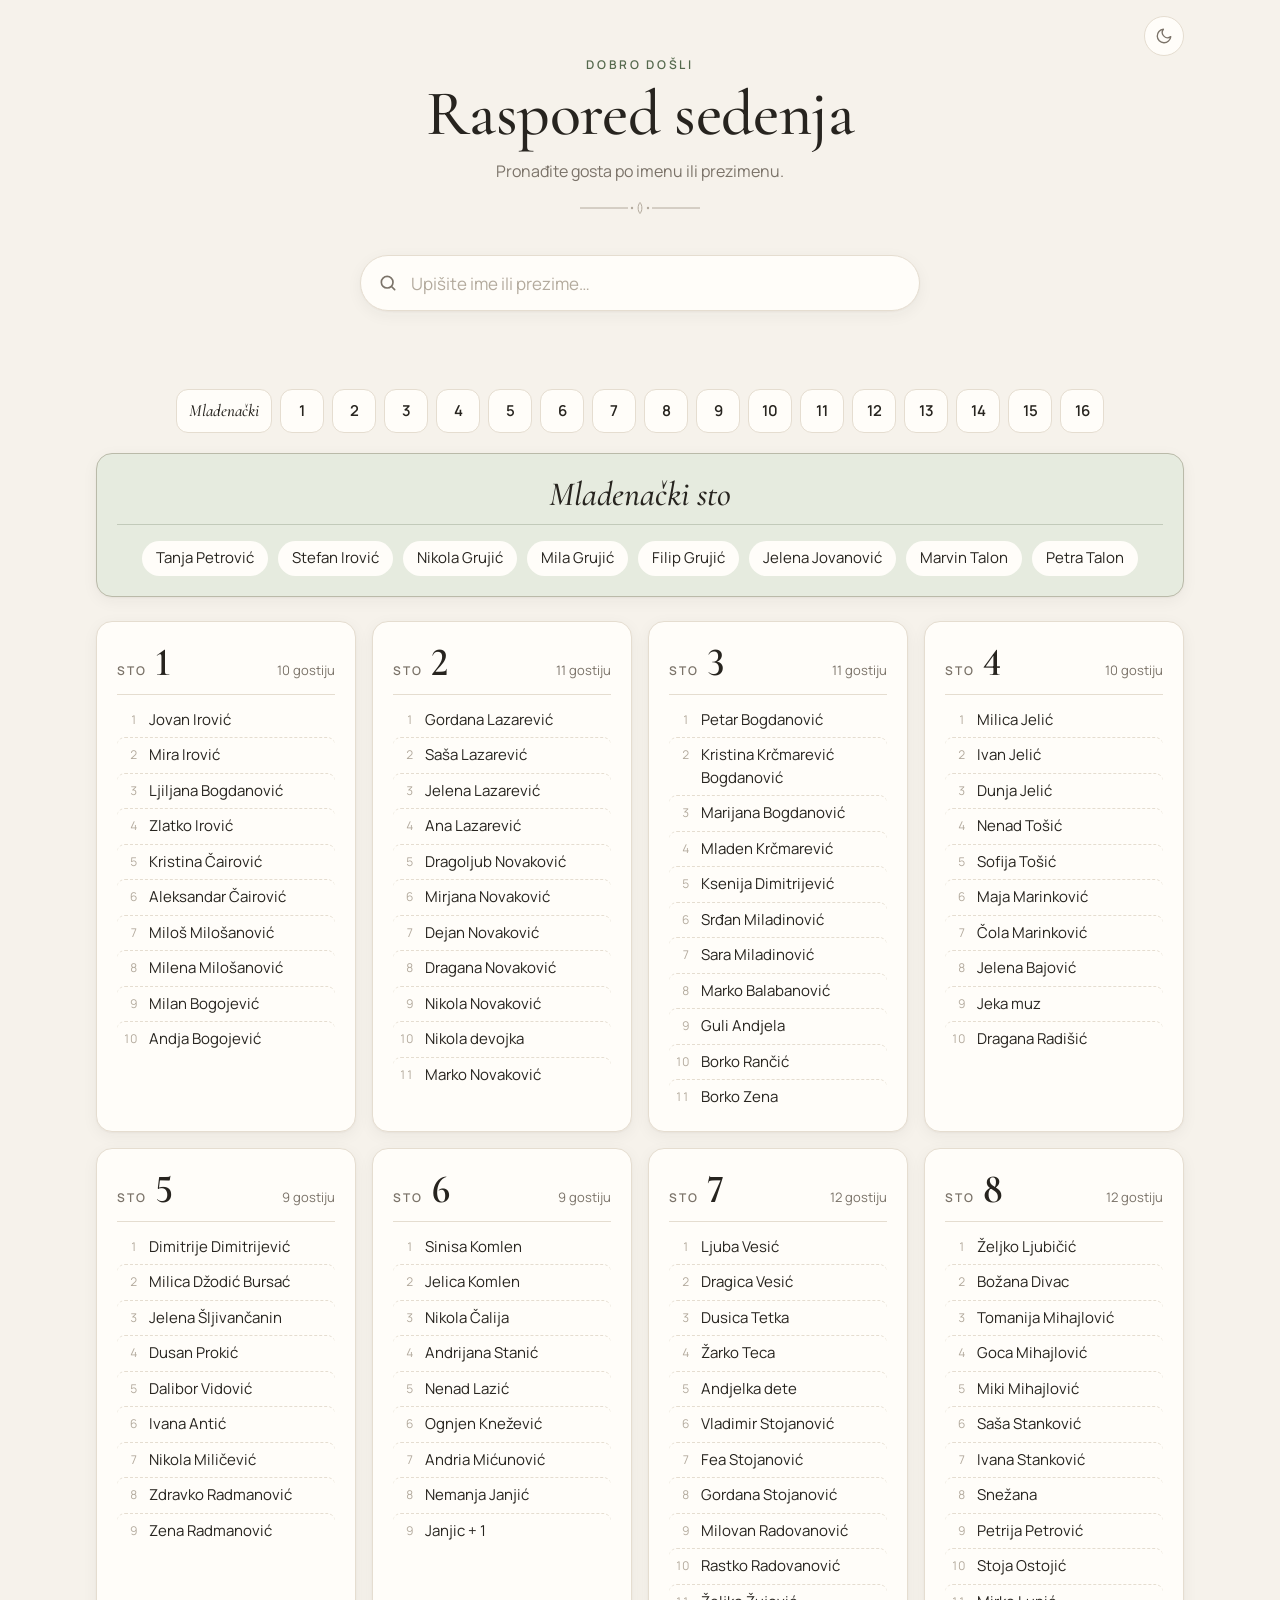
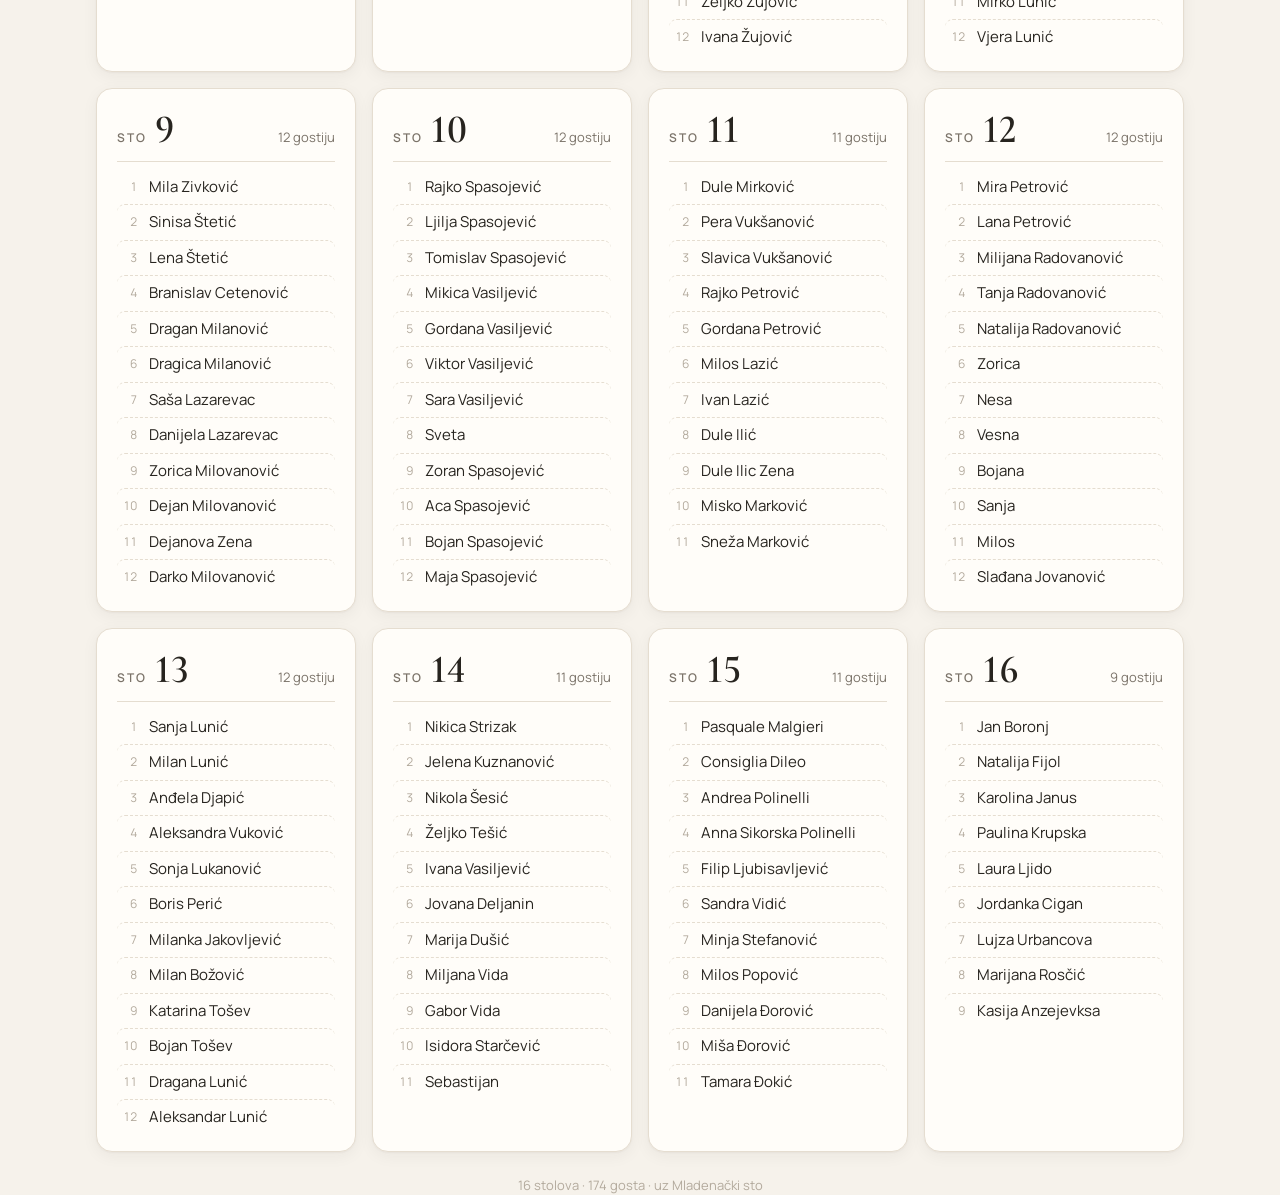
==== index.html @ 629e9e8d "up" ====
<!doctype html>
<html lang="sr">
<head>
  <meta charset="utf-8">
  <meta name="viewport" content="width=device-width, initial-scale=1">
  <title>Raspored sedenja</title>
  <meta name="description" content="Pretraga gostiju po imenu i pregled svih stolova.">
  <link rel="preconnect" href="https://fonts.googleapis.com">
  <link rel="preconnect" href="https://fonts.gstatic.com" crossorigin>
  <link href="https://fonts.googleapis.com/css2?family=Cormorant+Garamond:ital,wght@0,500;0,600;1,500&family=Manrope:wght@400;500;600&display=swap" rel="stylesheet">
  <style>
    :root {
      --bg: #f6f2eb;
      --surface: #fffdf9;
      --surface-2: #f0ebe2;
      --ink: #27241f;
      --muted: #7b7369;
      --faint: #b3aa9d;
      --line: #e5ddd0;
      --accent: #55694d;
      --accent-ink: #ffffff;
      --accent-soft: #e6ebdf;
      --mark: #f1dea6;
      --shadow: 0 1px 2px rgba(39, 36, 31, .04), 0 4px 16px rgba(39, 36, 31, .05);
      --radius: 16px;
      --serif: 'Cormorant Garamond', Georgia, serif;
      --sans: 'Manrope', system-ui, -apple-system, 'Segoe UI', sans-serif;
      color-scheme: light;
    }
    @media (prefers-color-scheme: dark) {
      :root:not([data-theme="light"]) {
        --bg: #141513;
        --surface: #1c1e1b;
        --surface-2: #232622;
        --ink: #ece7df;
        --muted: #a0998e;
        --faint: #6b665e;
        --line: #2e312c;
        --accent: #a7bd97;
        --accent-ink: #141513;
        --accent-soft: #263023;
        --mark: #5d4c1c;
        --shadow: 0 1px 2px rgba(0, 0, 0, .3), 0 4px 16px rgba(0, 0, 0, .25);
        color-scheme: dark;
      }
    }
    :root[data-theme="dark"] {
      --bg: #141513;
      --surface: #1c1e1b;
      --surface-2: #232622;
      --ink: #ece7df;
      --muted: #a0998e;
      --faint: #6b665e;
      --line: #2e312c;
      --accent: #a7bd97;
      --accent-ink: #141513;
      --accent-soft: #263023;
      --mark: #5d4c1c;
      --shadow: 0 1px 2px rgba(0, 0, 0, .3), 0 4px 16px rgba(0, 0, 0, .25);
      color-scheme: dark;
    }

    * { box-sizing: border-box; }
    html { -webkit-text-size-adjust: 100%; }
    body {
      margin: 0;
      background: var(--bg);
      color: var(--ink);
      font-family: var(--sans);
      font-size: 16px;
      line-height: 1.5;
      -webkit-font-smoothing: antialiased;
    }
    button { font: inherit; color: inherit; }
    .wrap { max-width: 1120px; margin: 0 auto; padding: 0 16px; }

    /* Hero */
    .hero { text-align: center; padding: 56px 0 28px; position: relative; }
    .eyebrow {
      margin: 0 0 6px;
      font-size: 12px;
      font-weight: 600;
      letter-spacing: .22em;
      text-transform: uppercase;
      color: var(--accent);
    }
    h1 {
      margin: 0;
      font-family: var(--serif);
      font-weight: 500;
      font-size: clamp(40px, 8vw, 64px);
      line-height: 1.05;
      letter-spacing: -.01em;
    }
    .lede { margin: 12px auto 0; max-width: 34ch; color: var(--muted); }
    .ornament { display: block; margin: 18px auto 0; color: var(--faint); }

    .theme-btn {
      position: absolute;
      top: 16px;
      right: 0;
      width: 40px;
      height: 40px;
      border-radius: 50%;
      border: 1px solid var(--line);
      background: var(--surface);
      display: grid;
      place-items: center;
      cursor: pointer;
      color: var(--muted);
    }
    .theme-btn:hover { color: var(--ink); }
    .theme-btn svg { width: 18px; height: 18px; }
    .icon-sun { display: none; }
    :root[data-theme="dark"] .icon-sun { display: block; }
    :root[data-theme="dark"] .icon-moon { display: none; }
    @media (prefers-color-scheme: dark) {
      :root:not([data-theme="light"]) .icon-sun { display: block; }
      :root:not([data-theme="light"]) .icon-moon { display: none; }
    }

    /* Search */
    .searchbar {
      position: sticky;
      top: 0;
      z-index: 10;
      padding: 12px 0;
      background: color-mix(in srgb, var(--bg) 88%, transparent);
      -webkit-backdrop-filter: blur(10px);
      backdrop-filter: blur(10px);
    }
    .search {
      max-width: 560px;
      margin: 0 auto;
      position: relative;
    }
    .search svg {
      position: absolute;
      left: 18px;
      top: 50%;
      transform: translateY(-50%);
      width: 20px;
      height: 20px;
      color: var(--muted);
      pointer-events: none;
    }
    .search input {
      width: 100%;
      height: 56px;
      padding: 0 52px 0 50px;
      border-radius: 999px;
      border: 1px solid var(--line);
      background: var(--surface);
      color: var(--ink);
      font: inherit;
      font-size: 17px;
      box-shadow: var(--shadow);
      outline: none;
      -webkit-appearance: none;
      appearance: none;
    }
    .search input::placeholder { color: var(--faint); }
    .search input:focus { border-color: var(--accent); box-shadow: 0 0 0 4px var(--accent-soft), var(--shadow); }
    .search input::-webkit-search-cancel-button { display: none; }
    .clear-btn {
      position: absolute;
      right: 8px;
      top: 50%;
      transform: translateY(-50%);
      width: 40px;
      height: 40px;
      border: 0;
      border-radius: 50%;
      background: transparent;
      color: var(--muted);
      cursor: pointer;
      display: none;
      place-items: center;
    }
    .clear-btn:hover { background: var(--surface-2); color: var(--ink); }
    .clear-btn svg { position: static; transform: none; width: 18px; height: 18px; }
    .has-query .clear-btn { display: grid; }
    .status {
      text-align: center;
      margin: 10px 0 0;
      font-size: 13px;
      color: var(--muted);
      min-height: 20px;
    }

    /* Search results */
    .results {
      max-width: 560px;
      margin: 8px auto 32px;
      display: grid;
      gap: 8px;
    }
    .results[hidden] { display: none; }
    .hit {
      display: flex;
      align-items: center;
      gap: 16px;
      width: 100%;
      padding: 14px 14px 14px 20px;
      text-align: left;
      background: var(--surface);
      border: 1px solid var(--line);
      border-radius: var(--radius);
      box-shadow: var(--shadow);
      cursor: pointer;
      transition: border-color .15s, transform .15s;
    }
    .hit:hover { border-color: var(--accent); }
    .hit:active { transform: scale(.99); }
    .hit-name { flex: 1; min-width: 0; font-size: 18px; font-weight: 500; overflow-wrap: anywhere; }
    .hit-sub { display: block; font-size: 13px; color: var(--muted); font-weight: 400; margin-top: 2px; }
    .hit-table {
      flex-shrink: 0;
      min-width: 64px;
      height: 64px;
      padding: 0 10px;
      border-radius: 12px;
      background: var(--accent);
      color: var(--accent-ink);
      display: grid;
      place-content: center;
      text-align: center;
      line-height: 1;
    }
    .hit-table small { font-size: 10px; font-weight: 600; letter-spacing: .14em; text-transform: uppercase; opacity: .85; }
    .hit-table b { font-family: var(--serif); font-size: 32px; font-weight: 600; margin-top: 2px; font-variant-numeric: lining-nums; }
    .hit-table.mlad b { font-size: 22px; }
    mark { background: var(--mark); color: inherit; border-radius: 3px; padding: 0 1px; }

    /* Jump nav */
    .jump {
      margin: 36px 0 20px;
      display: flex;
      flex-wrap: wrap;
      justify-content: center;
      gap: 8px;
    }
    .jump button {
      min-width: 44px;
      height: 44px;
      padding: 0 12px;
      border-radius: 12px;
      border: 1px solid var(--line);
      background: var(--surface);
      font-weight: 600;
      font-size: 15px;
      cursor: pointer;
      transition: background .15s, color .15s, border-color .15s;
    }
    .jump button:hover { border-color: var(--accent); color: var(--accent); }
    .jump .jump-mlad { font-family: var(--serif); font-size: 17px; font-style: italic; font-weight: 500; }
    .is-searching .jump { display: none; }

    /* Cards */
    .grid {
      display: grid;
      grid-template-columns: repeat(auto-fill, minmax(250px, 1fr));
      gap: 16px;
      padding-bottom: 24px;
    }
    .card {
      background: var(--surface);
      border: 1px solid var(--line);
      border-radius: var(--radius);
      box-shadow: var(--shadow);
      padding: 20px 20px 16px;
      scroll-margin-top: 110px;
      transition: border-color .2s, box-shadow .2s;
    }
    .card[hidden] { display: none; }
    .card-head {
      display: flex;
      align-items: baseline;
      justify-content: space-between;
      gap: 12px;
      padding-bottom: 12px;
      margin-bottom: 8px;
      border-bottom: 1px solid var(--line);
    }
    .card-title { display: flex; align-items: baseline; gap: 8px; }
    .card-label { font-size: 12px; font-weight: 600; letter-spacing: .16em; text-transform: uppercase; color: var(--muted); }
    .card-num { font-family: var(--serif); font-size: 40px; font-weight: 600; line-height: 1; font-variant-numeric: lining-nums; }
    .card-count { font-size: 13px; color: var(--muted); white-space: nowrap; }
    .names { list-style: none; margin: 0; padding: 0; }
    .names li {
      display: flex;
      gap: 12px;
      padding: 6px 0;
      font-size: 15px;
      border-radius: 8px;
    }
    .names li + li { border-top: 1px dashed var(--line); }
    .seat {
      width: 20px;
      flex-shrink: 0;
      text-align: right;
      color: var(--faint);
      font-size: 12px;
      font-variant-numeric: tabular-nums;
      padding-top: 2px;
    }
    .names li.dim { opacity: .35; }
    .card.flash { border-color: var(--accent); animation: flash 1.6s ease-out; }
    @keyframes flash {
      0% { box-shadow: 0 0 0 0 var(--accent), var(--shadow); }
      30% { box-shadow: 0 0 0 6px var(--accent-soft), var(--shadow); }
      100% { box-shadow: var(--shadow); }
    }

    /* Mladenački sto */
    .card.mlad {
      grid-column: 1 / -1;
      background: var(--accent-soft);
      border-color: color-mix(in srgb, var(--accent) 30%, var(--line));
      text-align: center;
      padding: 24px 20px 20px;
      margin-bottom: 8px;
    }
    .card.mlad .card-head { justify-content: center; flex-direction: column; align-items: center; gap: 4px; border-bottom-color: color-mix(in srgb, var(--accent) 25%, transparent); }
    .card.mlad .card-num { font-size: 34px; font-style: italic; font-weight: 500; }
    .card.mlad .names {
      display: flex;
      flex-wrap: wrap;
      justify-content: center;
      gap: 6px 10px;
      padding-top: 8px;
    }
    .card.mlad .names li { border: 0; padding: 6px 14px; background: var(--surface); border-radius: 999px; font-size: 15px; }
    .card.mlad .seat { display: none; }

    .empty {
      text-align: center;
      padding: 32px 16px 48px;
      color: var(--muted);
    }
    .empty[hidden] { display: none; }
    .empty p { margin: 4px 0; }
    .empty strong { font-family: var(--serif); font-size: 26px; font-weight: 500; color: var(--ink); display: block; margin-bottom: 4px; }

    footer {
      text-align: center;
      color: var(--faint);
      font-size: 13px;
      padding: 16px 0 48px;
    }

    .sr-only { position: absolute; width: 1px; height: 1px; overflow: hidden; clip: rect(0 0 0 0); white-space: nowrap; }

    @media (max-width: 560px) {
      .hero { padding-top: 64px; }
      .grid { grid-template-columns: 1fr; }
      .hit-name { font-size: 17px; }
    }

    @media (prefers-reduced-motion: reduce) {
      * { animation: none !important; transition: none !important; scroll-behavior: auto !important; }
    }

    @media print {
      .searchbar, .jump, .theme-btn, .results, .empty, .ornament { display: none !important; }
      body { background: #fff; color: #000; }
      .card { box-shadow: none; break-inside: avoid; }
      .card[hidden] { display: block !important; }
      .grid { grid-template-columns: repeat(3, 1fr); }
    }
  </style>
</head>
<body>
  <div class="wrap">
    <header class="hero">
      <button class="theme-btn" id="themeBtn" type="button" aria-label="Promeni temu">
        <svg class="icon-moon" viewBox="0 0 24 24" fill="none" stroke="currentColor" stroke-width="1.8" stroke-linecap="round" stroke-linejoin="round" aria-hidden="true"><path d="M21 12.8A9 9 0 1 1 11.2 3a7 7 0 0 0 9.8 9.8z"/></svg>
        <svg class="icon-sun" viewBox="0 0 24 24" fill="none" stroke="currentColor" stroke-width="1.8" stroke-linecap="round" aria-hidden="true"><circle cx="12" cy="12" r="4"/><path d="M12 2v2M12 20v2M4.9 4.9l1.4 1.4M17.7 17.7l1.4 1.4M2 12h2M20 12h2M4.9 19.1l1.4-1.4M17.7 6.3l1.4-1.4"/></svg>
      </button>
      <p class="eyebrow">Dobro došli</p>
      <h1>Raspored sedenja</h1>
      <p class="lede">Pronađite gosta po imenu ili prezimenu.</p>
      <svg class="ornament" width="120" height="14" viewBox="0 0 120 14" fill="none" stroke="currentColor" stroke-width="1" aria-hidden="true"><path d="M0 7h48M72 7h48"/><path d="M60 1.5c2.5 3 2.5 8 0 11-2.5-3-2.5-8 0-11z"/><circle cx="52" cy="7" r="1.2" fill="currentColor" stroke="none"/><circle cx="68" cy="7" r="1.2" fill="currentColor" stroke="none"/></svg>
    </header>
  </div>

  <div class="searchbar" id="searchbar">
    <div class="wrap">
      <div class="search">
        <svg viewBox="0 0 24 24" fill="none" stroke="currentColor" stroke-width="2" stroke-linecap="round" aria-hidden="true"><circle cx="11" cy="11" r="7"/><path d="m20 20-3.5-3.5"/></svg>
        <label for="q" class="sr-only">Pretraga gostiju</label>
        <input id="q" type="search" placeholder="Upišite ime ili prezime…" autocomplete="off" autocorrect="off" spellcheck="false" enterkeyhint="search">
        <button class="clear-btn" id="clearBtn" type="button" aria-label="Obriši pretragu">
          <svg viewBox="0 0 24 24" fill="none" stroke="currentColor" stroke-width="2" stroke-linecap="round" aria-hidden="true"><path d="M6 6l12 12M18 6 6 18"/></svg>
        </button>
      </div>
      <p class="status" id="status" aria-live="polite"></p>
    </div>
  </div>

  <main class="wrap">
    <section class="results" id="results" hidden aria-label="Rezultati pretrage"></section>
    <nav class="jump" id="jump" aria-label="Brzi skok na sto"></nav>
    <section class="grid" id="grid"></section>
    <div class="empty" id="empty" hidden>
      <strong>Nismo pronašli to ime</strong>
      <p>Proverite pravopis ili probajte samo ime ili samo prezime.</p>
    </div>
  </main>

  <footer class="wrap" id="footer"></footer>

  <script src="data/raspored.js"></script>
  <script>
  (function () {
    'use strict';

    var DATA = window.RASPORED || { mladenacki: [], stolovi: [] };
    var $ = function (id) { return document.getElementById(id); };
    var root = document.documentElement;

    // ---------- Tema ----------
    function storageGet(k) { try { return localStorage.getItem(k); } catch (e) { return null; } }
    function storageSet(k, v) { try { localStorage.setItem(k, v); } catch (e) {} }
    var savedTheme = storageGet('raspored-tema');
    if (savedTheme === 'light' || savedTheme === 'dark') root.setAttribute('data-theme', savedTheme);
    $('themeBtn').addEventListener('click', function () {
      var current = root.getAttribute('data-theme') ||
        (window.matchMedia('(prefers-color-scheme: dark)').matches ? 'dark' : 'light');
      var next = current === 'dark' ? 'light' : 'dark';
      root.setAttribute('data-theme', next);
      storageSet('raspored-tema', next);
    });

    // ---------- Normalizacija (bez obzira na č/ć/š/ž/đ i velika slova) ----------
    // Vraća normalizovan tekst i mapu: indeks u normalizovanom -> indeks u originalu.
    function normalizeWithMap(str) {
      var out = '', map = [];
      for (var i = 0; i < str.length; i++) {
        var ch = str[i];
        var n = ch.toLowerCase().normalize('NFD').replace(/[̀-ͯ]/g, '');
        if (n === 'đ') n = 'd';
        // "dj" tretiramo kao "đ" -> "d"
        if (n === 'j' && out[out.length - 1] === 'd') continue;
        for (var k = 0; k < n.length; k++) { out += n[k]; map.push(i); }
      }
      return { text: out, map: map };
    }
    function normalize(str) { return normalizeWithMap(str).text; }

    function escapeHtml(s) {
      return s.replace(/[&<>"']/g, function (c) {
        return { '&': '&amp;', '<': '&lt;', '>': '&gt;', '"': '&quot;', "'": '&#39;' }[c];
      });
    }

    // Vraća HTML imena sa <mark> oko pogođenih delova, ili null ako ne odgovara.
    function matchName(name, tokens) {
      var nm = normalizeWithMap(name);
      var ranges = [];
      for (var t = 0; t < tokens.length; t++) {
        var idx = nm.text.indexOf(tokens[t]);
        if (idx === -1) return null;
        var start = nm.map[idx];
        var end = nm.map[idx + tokens[t].length - 1] + 1;
        ranges.push([start, end]);
      }
      ranges.sort(function (a, b) { return a[0] - b[0]; });
      var merged = [];
      ranges.forEach(function (r) {
        var last = merged[merged.length - 1];
        if (last && r[0] <= last[1]) last[1] = Math.max(last[1], r[1]);
        else merged.push(r.slice());
      });
      var html = '', pos = 0;
      merged.forEach(function (r) {
        html += escapeHtml(name.slice(pos, r[0])) + '<mark>' + escapeHtml(name.slice(r[0], r[1])) + '</mark>';
        pos = r[1];
      });
      return html + escapeHtml(name.slice(pos));
    }

    // ---------- Model ----------
    var tables = [];
    if (DATA.mladenacki && DATA.mladenacki.length) {
      tables.push({ id: 'mladenacki', mlad: true, title: 'Mladenački sto', guests: DATA.mladenacki });
    }
    DATA.stolovi.forEach(function (s) {
      tables.push({ id: 'sto-' + s.broj, broj: s.broj, title: 'Sto ' + s.broj, guests: s.gosti });
    });
    var regular = tables.filter(function (t) { return !t.mlad; });
    var totalGuests = regular.reduce(function (s, t) { return s + t.guests.length; }, 0);

    function guestWord(n) {
      var m10 = n % 10, m100 = n % 100;
      if (m10 === 1 && m100 !== 11) return 'gost';
      if (m10 >= 2 && m10 <= 4 && (m100 < 12 || m100 > 14)) return 'gosta';
      return 'gostiju';
    }

    // ---------- Render ----------
    var grid = $('grid');
    tables.forEach(function (t) {
      var card = document.createElement('article');
      card.className = 'card' + (t.mlad ? ' mlad' : '');
      card.id = t.id;
      var head = t.mlad
        ? '<span class="card-num">Mladenački sto</span>'
        : '<span class="card-title"><span class="card-label">Sto</span><span class="card-num">' + t.broj + '</span></span>' +
          '<span class="card-count">' + t.guests.length + ' ' + guestWord(t.guests.length) + '</span>';
      card.innerHTML =
        '<header class="card-head">' + head + '</header>' +
        '<ol class="names">' + t.guests.map(function (g, i) {
          return '<li><span class="seat">' + (i + 1) + '</span><span class="nm">' + escapeHtml(g) + '</span></li>';
        }).join('') + '</ol>';
      t.el = card;
      t.items = Array.prototype.slice.call(card.querySelectorAll('li'));
      grid.appendChild(card);
    });

    var jump = $('jump');
    tables.forEach(function (t) {
      var b = document.createElement('button');
      b.type = 'button';
      b.textContent = t.mlad ? 'Mladenački' : t.broj;
      if (t.mlad) b.className = 'jump-mlad';
      b.setAttribute('aria-label', t.title);
      b.addEventListener('click', function () { goTo(t.id); });
      jump.appendChild(b);
    });

    $('footer').textContent = regular.length + ' stolova · ' + totalGuests + ' ' + guestWord(totalGuests) +
      ' · uz Mladenački sto';

    // ---------- Navigacija ----------
    function goTo(id, opts) {
      var t = tables.filter(function (x) { return x.id === id; })[0];
      if (!t) return;
      if (!(opts && opts.keepSearch) && input.value) clearSearch();
      t.el.hidden = false;
      t.el.scrollIntoView({ behavior: 'smooth', block: 'start' });
      t.el.classList.remove('flash');
      void t.el.offsetWidth;
      t.el.classList.add('flash');
      try { history.replaceState(null, '', '#' + id); } catch (e) {}
    }

    // ---------- Pretraga ----------
    var input = $('q');
    var results = $('results');
    var status = $('status');
    var empty = $('empty');

    function clearSearch() {
      input.value = '';
      runSearch();
    }

    function runSearch() {
      var raw = input.value.trim();
      var q = normalize(raw);
      var tokens = q.split(/\s+/).filter(Boolean);
      var active = q.replace(/\s/g, '').length >= 2;
      document.body.classList.toggle('is-searching', active);
      $('searchbar').classList.toggle('has-query', raw.length > 0);

      if (!active) {
        tables.forEach(function (t) {
          t.el.hidden = false;
          t.items.forEach(function (li, i) {
            li.classList.remove('dim');
            li.querySelector('.nm').innerHTML = escapeHtml(t.guests[i]);
          });
        });
        results.hidden = true;
        results.innerHTML = '';
        empty.hidden = true;
        status.textContent = raw.length ? 'Upišite bar dva slova…' : '';
        return;
      }

      var hits = [];
      tables.forEach(function (t) {
        var any = false;
        t.items.forEach(function (li, i) {
          var html = matchName(t.guests[i], tokens);
          li.querySelector('.nm').innerHTML = html || escapeHtml(t.guests[i]);
          li.classList.toggle('dim', !html);
          if (html) { any = true; hits.push({ table: t, html: html }); }
        });
        t.el.hidden = !any;
      });

      results.innerHTML = hits.map(function (h, i) {
        var t = h.table;
        var badge = t.mlad
          ? '<span class="hit-table mlad"><small>Sto</small><b>★</b></span>'
          : '<span class="hit-table"><small>Sto</small><b>' + t.broj + '</b></span>';
        return '<button type="button" class="hit" data-i="' + i + '">' +
          '<span class="hit-name">' + h.html + '<span class="hit-sub">' + t.title + '</span></span>' + badge +
          '</button>';
      }).join('');
      Array.prototype.forEach.call(results.querySelectorAll('.hit'), function (btn) {
        btn.addEventListener('click', function () {
          goTo(hits[+btn.getAttribute('data-i')].table.id, { keepSearch: true });
        });
      });
      results.hidden = hits.length === 0;
      empty.hidden = hits.length !== 0;
      status.textContent = hits.length
        ? (hits.length === 1 ? 'Pronađen 1 gost' : 'Pronađeno ' + hits.length + ' ' + guestWord(hits.length))
        : '';
    }

    input.addEventListener('input', runSearch);
    input.addEventListener('keydown', function (e) {
      if (e.key === 'Escape') { clearSearch(); }
      if (e.key === 'Enter') {
        var first = results.querySelector('.hit');
        if (first) { first.click(); input.blur(); }
      }
    });
    $('clearBtn').addEventListener('click', function () { clearSearch(); input.focus(); });
    document.addEventListener('keydown', function (e) {
      if (e.key === '/' && document.activeElement !== input) { e.preventDefault(); input.focus(); }
    });

    // ---------- Početno stanje iz URL-a (?ime=… ili #sto-7) ----------
    var params = new URLSearchParams(location.search);
    if (params.get('ime')) { input.value = params.get('ime'); runSearch(); }
    else if (location.hash) {
      var id = decodeURIComponent(location.hash.slice(1));
      setTimeout(function () { goTo(id); }, 50);
    }
  })();
  </script>
</body>
</html>
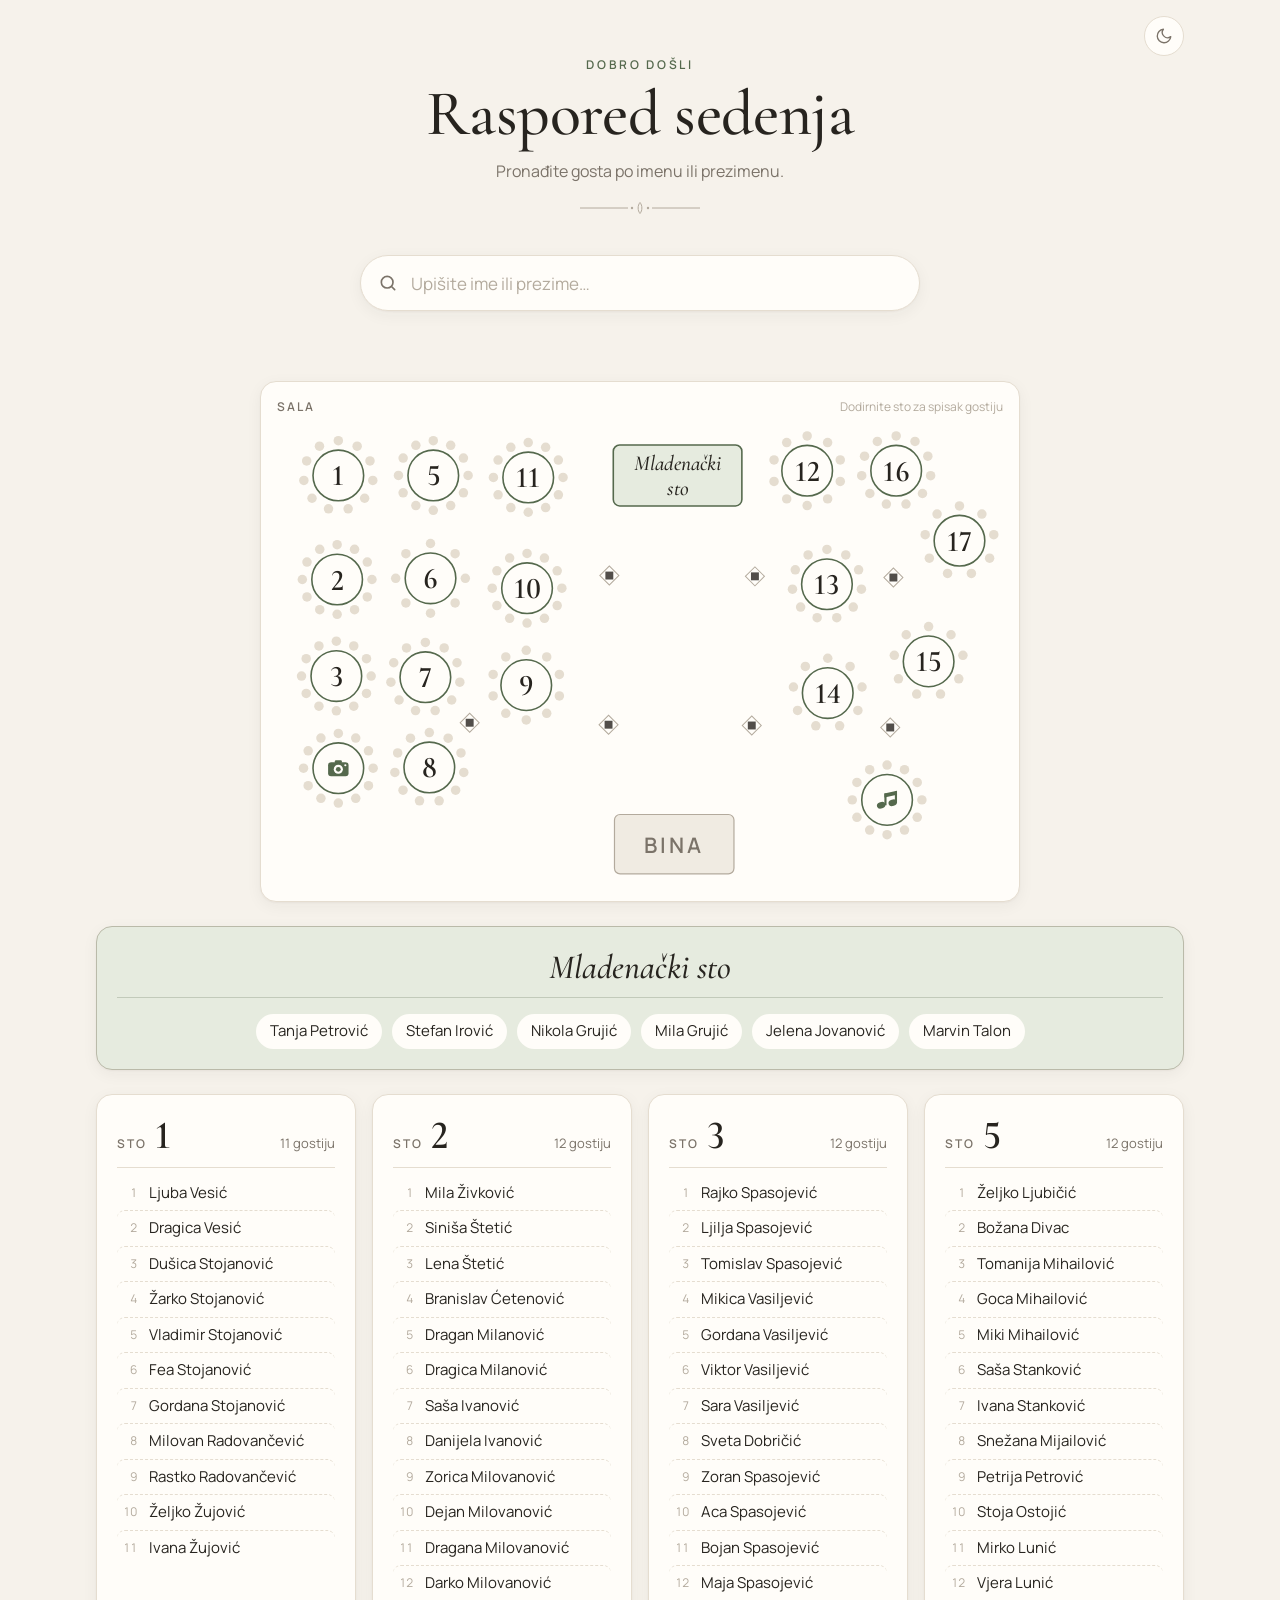
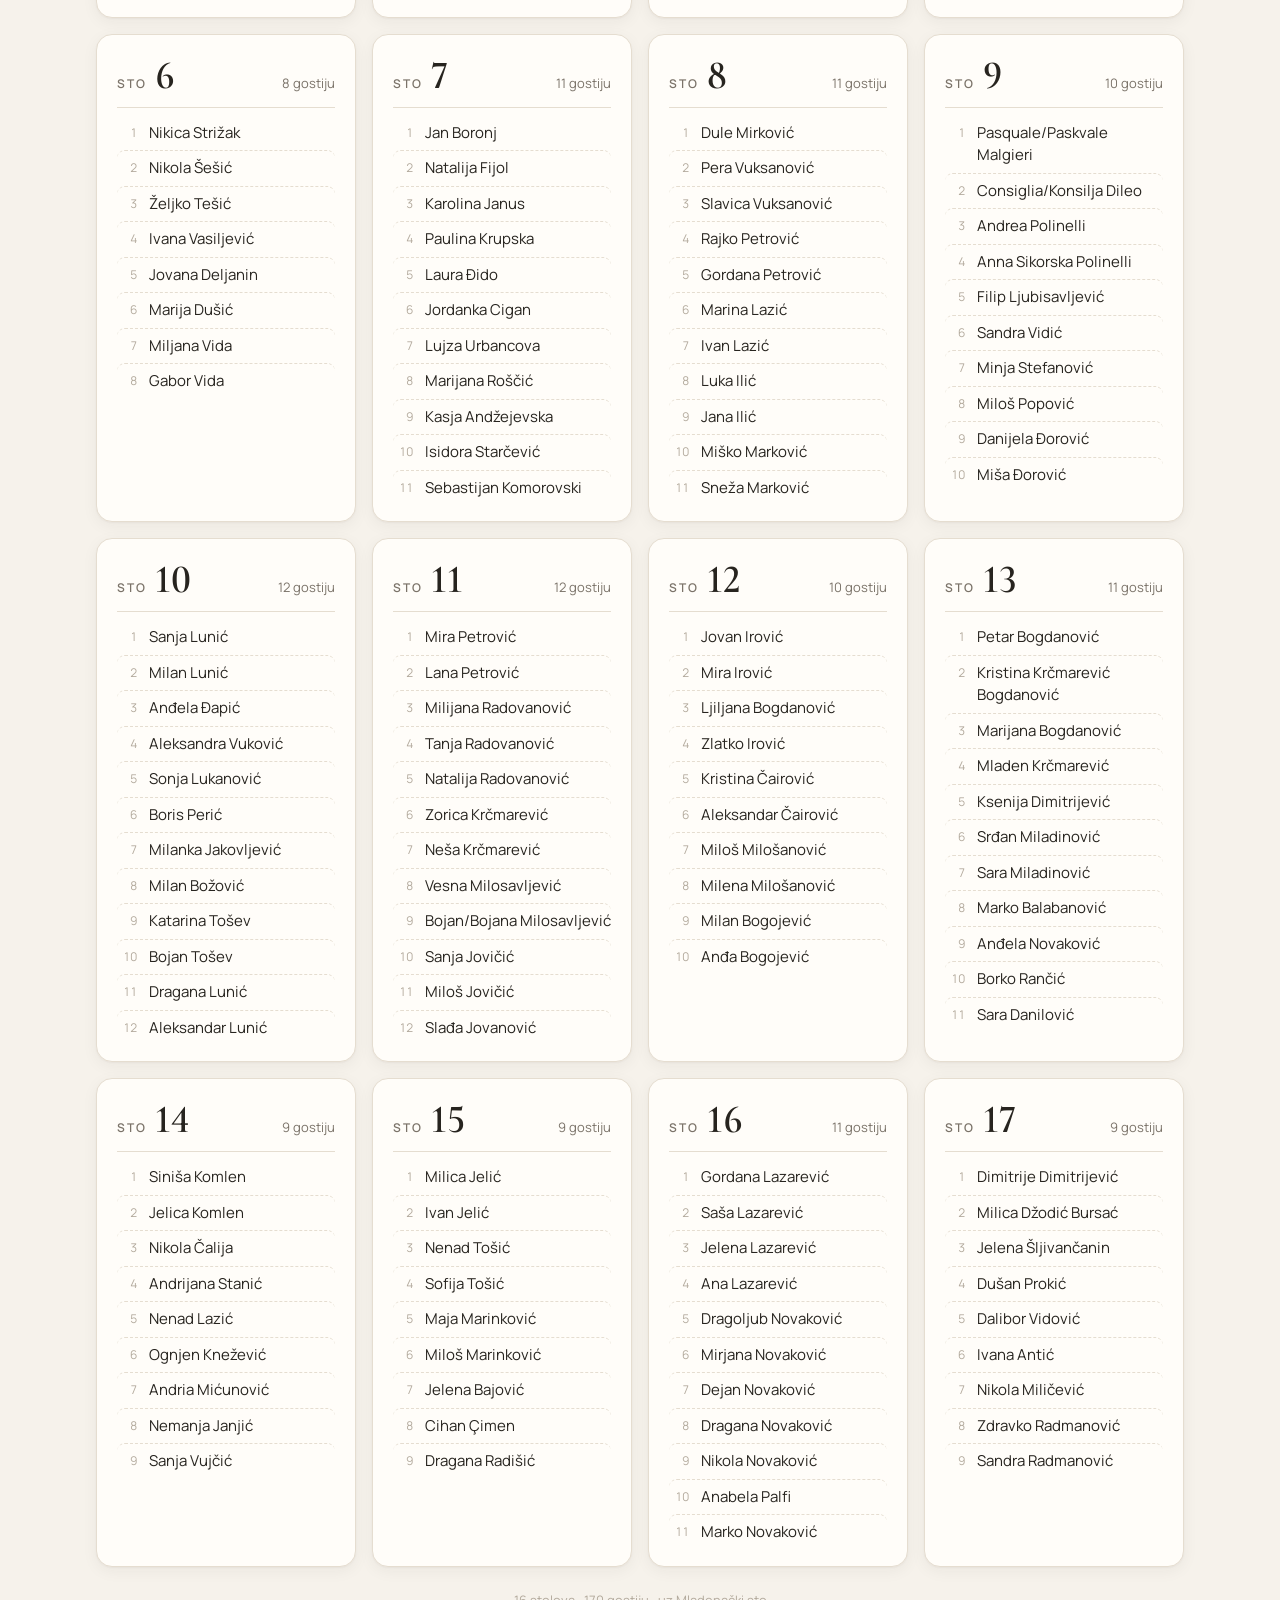
==== commit 9ccfb76a: "update" ====
--- a/index.html
+++ b/index.html
@@ -253,8 +253,82 @@
       transition: background .15s, color .15s, border-color .15s;
     }
     .jump button:hover { border-color: var(--accent); color: var(--accent); }
-    .jump .jump-mlad { font-family: var(--serif); font-size: 17px; font-style: italic; font-weight: 500; }
-    .is-searching .jump { display: none; }
+
+    /* Mapa sale */
+    .sala {
+      max-width: 760px;
+      margin: 28px auto 24px;
+      padding: 16px;
+      background: var(--surface);
+      border: 1px solid var(--line);
+      border-radius: var(--radius);
+      box-shadow: var(--shadow);
+    }
+    .is-searching .sala { margin-top: 0; }
+    .sala-head {
+      display: flex;
+      align-items: baseline;
+      justify-content: space-between;
+      gap: 12px;
+      margin-bottom: 10px;
+    }
+    .sala-title { font-size: 12px; font-weight: 600; letter-spacing: .16em; text-transform: uppercase; color: var(--muted); }
+    .sala-hint { font-size: 12px; color: var(--faint); text-align: right; }
+    .sala svg { display: block; width: 100%; height: auto; }
+    .m-tbl { cursor: pointer; outline: none; transition: opacity .2s; }
+    .m-hitarea { fill: transparent; }
+    .m-chair { fill: var(--line); transition: fill .15s; }
+    .m-top { fill: var(--surface); stroke: var(--accent); stroke-width: 4; transition: fill .15s; }
+    .m-tbl text {
+      fill: var(--ink);
+      font-family: var(--serif);
+      font-size: 76px;
+      font-weight: 600;
+      font-variant-numeric: lining-nums;
+      text-anchor: middle;
+      dominant-baseline: central;
+      pointer-events: none;
+    }
+    .m-mlad .m-top { fill: var(--accent-soft); }
+    .m-mlad text { font-size: 54px; font-style: italic; font-weight: 500; }
+    .m-tbl:hover .m-top, .m-tbl:focus-visible .m-top { fill: var(--accent-soft); }
+    .m-tbl:focus-visible .m-top { stroke-width: 9; }
+    .m-tbl.is-hit .m-top, .m-tbl.is-active .m-top { fill: var(--accent); }
+    .m-tbl.is-hit text, .m-tbl.is-active text { fill: var(--accent-ink); }
+    .m-tbl.is-hit .m-chair, .m-tbl.is-active .m-chair { fill: var(--accent); opacity: .45; }
+    .has-hits .m-tbl:not(.is-hit) { opacity: .35; }
+    .m-static rect { fill: var(--surface-2); stroke: var(--faint); stroke-width: 3; }
+    .card-empty { margin: 8px 0 4px; font-size: 14px; color: var(--faint); font-style: italic; }
+    .m-note { fill: var(--accent); }
+    .m-pillar-ring { fill: none; stroke: var(--faint); stroke-width: 2.5; }
+    .m-pillar { fill: var(--ink); opacity: .8; }
+    .has-hits .m-pillars { opacity: .4; }
+    .m-ico { fill: var(--accent); }
+    .m-ico-cut { fill: var(--surface); }
+    .m-tbl:hover .m-ico-cut, .m-tbl:focus-visible .m-ico-cut { fill: var(--accent-soft); }
+    .m-tbl.is-hit .m-ico, .m-tbl.is-active .m-ico { fill: var(--accent-ink); }
+    .m-tbl.is-hit .m-ico-cut, .m-tbl.is-active .m-ico-cut { fill: var(--accent); }
+    .card-tag {
+      display: inline-block;
+      margin-left: 4px;
+      padding: 2px 10px;
+      border-radius: 999px;
+      background: var(--accent-soft);
+      color: var(--accent);
+      font-size: 12px;
+      font-weight: 600;
+      letter-spacing: .04em;
+      align-self: center;
+    }
+    .m-static text {
+      fill: var(--muted);
+      font-family: var(--sans);
+      font-size: 54px;
+      font-weight: 600;
+      letter-spacing: .14em;
+      text-anchor: middle;
+      dominant-baseline: central;
+    }
 
     /* Cards */
     .grid {
@@ -355,6 +429,11 @@
       .hero { padding-top: 64px; }
       .grid { grid-template-columns: 1fr; }
       .hit-name { font-size: 17px; }
+      .sala { padding: 12px 10px; }
+      .m-tbl text { font-size: 104px; }
+      .m-mlad text { font-size: 66px; }
+      .m-static text { font-size: 72px; letter-spacing: .06em; }
+      .m-top { stroke-width: 6; }
     }
 
     @media (prefers-reduced-motion: reduce) {
@@ -400,17 +479,24 @@
 
   <main class="wrap">
     <section class="results" id="results" hidden aria-label="Rezultati pretrage"></section>
-    <nav class="jump" id="jump" aria-label="Brzi skok na sto"></nav>
-    <section class="grid" id="grid"></section>
     <div class="empty" id="empty" hidden>
       <strong>Nismo pronašli to ime</strong>
       <p>Proverite pravopis ili probajte samo ime ili samo prezime.</p>
     </div>
+    <section class="sala" aria-label="Mapa sale">
+      <div class="sala-head">
+        <span class="sala-title">Sala</span>
+        <span class="sala-hint" id="salaHint">Dodirnite sto za spisak gostiju</span>
+      </div>
+      <svg id="mapa" role="group" aria-label="Raspored stolova u sali"></svg>
+    </section>
+    <section class="grid" id="grid"></section>
   </main>
 
   <footer class="wrap" id="footer"></footer>
 
   <script src="data/raspored.js"></script>
+  <script src="data/sala.js"></script>
   <script>
   (function () {
     'use strict';
@@ -455,16 +541,30 @@
     }
 
     // Vraća HTML imena sa <mark> oko pogođenih delova, ili null ako ne odgovara.
+    // Svaka ukucana reč mora biti POČETAK neke reči u imenu, i to svaka druge reči
+    // ("dragana ra" -> Dragana Radišić, ali ne i Dragana Novaković).
     function matchName(name, tokens) {
       var nm = normalizeWithMap(name);
-      var ranges = [];
-      for (var t = 0; t < tokens.length; t++) {
-        var idx = nm.text.indexOf(tokens[t]);
-        if (idx === -1) return null;
-        var start = nm.map[idx];
-        var end = nm.map[idx + tokens[t].length - 1] + 1;
-        ranges.push([start, end]);
+      var words = [], re = /[a-z0-9]+/g, m;
+      while ((m = re.exec(nm.text))) words.push({ start: m.index, text: m[0] });
+
+      var used = [], assign = [];
+      function solve(t) {
+        if (t === tokens.length) return true;
+        for (var w = 0; w < words.length; w++) {
+          if (used[w] || words[w].text.indexOf(tokens[t]) !== 0) continue;
+          used[w] = true; assign[t] = w;
+          if (solve(t + 1)) return true;
+          used[w] = false;
+        }
+        return false;
       }
+      if (!solve(0)) return null;
+
+      var ranges = tokens.map(function (tok, t) {
+        var s = words[assign[t]].start;
+        return [nm.map[s], nm.map[s + tok.length - 1] + 1];
+      });
       ranges.sort(function (a, b) { return a[0] - b[0]; });
       var merged = [];
       ranges.forEach(function (r) {
@@ -486,7 +586,8 @@
       tables.push({ id: 'mladenacki', mlad: true, title: 'Mladenački sto', guests: DATA.mladenacki });
     }
     DATA.stolovi.forEach(function (s) {
-      tables.push({ id: 'sto-' + s.broj, broj: s.broj, title: 'Sto ' + s.broj, guests: s.gosti });
+      var oznaka = (window.SALA && window.SALA.oznake && window.SALA.oznake[s.broj]) || '';
+      tables.push({ id: 'sto-' + s.broj, broj: s.broj, title: 'Sto ' + s.broj, oznaka: oznaka, guests: s.gosti });
     });
     var regular = tables.filter(function (t) { return !t.mlad; });
     var totalGuests = regular.reduce(function (s, t) { return s + t.guests.length; }, 0);
@@ -506,30 +607,144 @@
       card.id = t.id;
       var head = t.mlad
         ? '<span class="card-num">Mladenački sto</span>'
-        : '<span class="card-title"><span class="card-label">Sto</span><span class="card-num">' + t.broj + '</span></span>' +
+        : '<span class="card-title"><span class="card-label">Sto</span><span class="card-num">' + t.broj + '</span>' +
+          (t.oznaka ? '<span class="card-tag">' + escapeHtml(t.oznaka) + '</span>' : '') + '</span>' +
           '<span class="card-count">' + t.guests.length + ' ' + guestWord(t.guests.length) + '</span>';
       card.innerHTML =
         '<header class="card-head">' + head + '</header>' +
         '<ol class="names">' + t.guests.map(function (g, i) {
           return '<li><span class="seat">' + (i + 1) + '</span><span class="nm">' + escapeHtml(g) + '</span></li>';
-        }).join('') + '</ol>';
+        }).join('') + '</ol>' +
+        (t.guests.length ? '' : '<p class="card-empty">Slobodan sto</p>');
       t.el = card;
       t.items = Array.prototype.slice.call(card.querySelectorAll('li'));
       grid.appendChild(card);
     });
 
-    var jump = $('jump');
-    tables.forEach(function (t) {
-      var b = document.createElement('button');
-      b.type = 'button';
-      b.textContent = t.mlad ? 'Mladenački' : t.broj;
-      if (t.mlad) b.className = 'jump-mlad';
-      b.setAttribute('aria-label', t.title);
-      b.addEventListener('click', function () { goTo(t.id); });
-      jump.appendChild(b);
-    });
-
-    $('footer').textContent = regular.length + ' stolova · ' + totalGuests + ' ' + guestWord(totalGuests) +
+    // ---------- Mapa sale ----------
+    var SALA = window.SALA;
+    var mapa = $('mapa');
+    var mapTables = {};
+    var NS = 'http://www.w3.org/2000/svg';
+    function svgEl(tag, attrs, parent) {
+      var e = document.createElementNS(NS, tag);
+      for (var k in attrs) e.setAttribute(k, attrs[k]);
+      if (parent) parent.appendChild(e);
+      return e;
+    }
+    function svgText(parent, x, y, lines, lineHeight) {
+      var t = svgEl('text', { x: x, y: y }, parent);
+      lines.forEach(function (line, i) {
+        var ts = svgEl('tspan', { x: x, dy: i === 0 ? -(lines.length - 1) * lineHeight / 2 : lineHeight }, t);
+        ts.textContent = line;
+      });
+      return t;
+    }
+    function makeClickable(g, t, label) {
+      g.setAttribute('class', g.getAttribute('class') + ' m-tbl');
+      g.setAttribute('tabindex', '0');
+      g.setAttribute('role', 'button');
+      g.setAttribute('aria-label', label);
+      g.addEventListener('click', function () { goTo(t.id); });
+      g.addEventListener('keydown', function (e) {
+        if (e.key === 'Enter' || e.key === ' ') { e.preventDefault(); goTo(t.id); }
+      });
+      mapTables[t.id] = g;
+    }
+
+    function drawRound(g, x, y, chairs) {
+      for (var i = 0; i < chairs; i++) {
+        var a = -Math.PI / 2 + 2 * Math.PI * i / chairs;
+        svgEl('circle', { 'class': 'm-chair', cx: (x + 88 * Math.cos(a)).toFixed(1), cy: (y + 88 * Math.sin(a)).toFixed(1), r: 12 }, g);
+      }
+      svgEl('circle', { 'class': 'm-top', cx: x, cy: y, r: 64 }, g);
+    }
+    var ICON_SCALE = 0.68; // veličina ikonica u stolovima (1 = puna veličina)
+
+    // Note (♫) nacrtane kao oblik, da izgleda isto u svakom pregledaču
+    function drawNote(g, x, y) {
+      var n = svgEl('g', { 'class': 'm-note', transform: 'translate(' + x + ' ' + y + ') scale(' + ICON_SCALE + ')' }, g);
+      // dve note spojene gredom (♫), istih dimenzija kao fotoaparat (~76 × 64)
+      svgEl('ellipse', { cx: -22, cy: 20, rx: 16, ry: 12, transform: 'rotate(-20 -22 20)' }, n);
+      svgEl('ellipse', { cx: 21, cy: 11, rx: 16, ry: 12, transform: 'rotate(-20 21 11)' }, n);
+      svgEl('rect', { x: -10, y: -24, width: 8, height: 44 }, n);
+      svgEl('rect', { x: 29, y: -33, width: 8, height: 44 }, n);
+      svgEl('path', { d: 'M-10 -24 L37 -34 L37 -19 L-10 -9 Z' }, n);
+    }
+    // Fotoaparat, centriran u sredini stola (oblik je simetričan oko x, y)
+    function drawCamera(g, x, y) {
+      var c = svgEl('g', { transform: 'translate(' + x + ' ' + y + ') scale(' + ICON_SCALE + ')' }, g);
+      svgEl('rect', { 'class': 'm-ico', x: -13, y: -30, width: 26, height: 12, rx: 4 }, c);
+      svgEl('rect', { 'class': 'm-ico', x: -38, y: -22, width: 76, height: 52, rx: 11 }, c);
+      svgEl('circle', { 'class': 'm-ico-cut', cx: 0, cy: 4, r: 17 }, c);
+      svgEl('circle', { 'class': 'm-ico', cx: 0, cy: 4, r: 9 }, c);
+      svgEl('circle', { 'class': 'm-ico-cut', cx: 26, cy: -11, r: 4 }, c);
+    }
+
+    if (SALA && mapa) {
+      mapa.setAttribute('viewBox', SALA.viewBox.join(' '));
+
+      // Stubovi (crtaju se prvi, ispod svega)
+      var gp = svgEl('g', { 'class': 'm-pillars', 'aria-hidden': 'true' }, mapa);
+      (SALA.stubovi || []).forEach(function (p) {
+        svgEl('rect', { 'class': 'm-pillar-ring', x: p[0] - 17, y: p[1] - 17, width: 34, height: 34, transform: 'rotate(45 ' + p[0] + ' ' + p[1] + ')' }, gp);
+        svgEl('rect', { 'class': 'm-pillar', x: p[0] - 10, y: p[1] - 10, width: 20, height: 20 }, gp);
+      });
+
+      // Bina, fotograf, muzika (nisu klikabilni)
+      var b = SALA.bina;
+      var gb = svgEl('g', { 'class': 'm-static' }, mapa);
+      svgEl('rect', { x: b.x, y: b.y, width: b.w, height: b.h, rx: 14 }, gb);
+      svgText(gb, b.x + b.w / 2, b.y + b.h / 2, ['BINA'], 0);
+      (SALA.ostalo || []).forEach(function (o) {
+        var g = svgEl('g', { 'class': 'm-extra', role: 'img', 'aria-label': 'Sto: ' + o.naziv }, mapa);
+        drawRound(g, o.x, o.y, o.stolica || 12);
+        if (o.ikona === 'foto') drawCamera(g, o.x, o.y);
+        else drawNote(g, o.x, o.y);
+      });
+
+      // Mladenački sto
+      var mladT = tables.filter(function (t) { return t.mlad; })[0];
+      if (mladT && SALA.mladenacki) {
+        var m = SALA.mladenacki;
+        var gm = svgEl('g', { 'class': 'm-mlad' }, mapa);
+        svgEl('rect', { 'class': 'm-hitarea', x: m.x - 20, y: m.y - 20, width: m.w + 40, height: m.h + 40 }, gm);
+        svgEl('rect', { 'class': 'm-top', x: m.x, y: m.y, width: m.w, height: m.h, rx: 16 }, gm);
+        svgText(gm, m.x + m.w / 2, m.y + m.h / 2, ['Mladenački', 'sto'], 64);
+        makeClickable(gm, mladT, 'Mladenački sto');
+      }
+
+      // Okrugli stolovi — broj stolica = broj gostiju
+      regular.forEach(function (t) {
+        var pos = SALA.stolovi[t.broj];
+        if (!pos) return;
+        var x = pos[0], y = pos[1], n = t.guests.length;
+        var g = svgEl('g', {}, mapa);
+        svgEl('circle', { 'class': 'm-hitarea', cx: x, cy: y, r: 108 }, g);
+        drawRound(g, x, y, n || 12); // prazan sto: crta se sa 12 stolica, kao na skici
+        // Sto sa ikonom (npr. fotograf) umesto broja prikazuje ikonu u sredini
+        if (SALA.ikone && SALA.ikone[t.broj] === 'foto') drawCamera(g, x, y);
+        else svgText(g, x, y, [String(t.broj)], 0);
+        makeClickable(g, t, t.title + (t.oznaka ? ' (' + t.oznaka + ')' : '') + ', ' + n + ' ' + guestWord(n));
+      });
+    }
+
+    function setMapActive(id) {
+      for (var k in mapTables) mapTables[k].classList.toggle('is-active', k === id);
+    }
+    function setMapHits(ids) {
+      var any = false;
+      for (var k in mapTables) {
+        var hit = !!ids[k];
+        mapTables[k].classList.toggle('is-hit', hit);
+        if (hit) any = true;
+      }
+      mapa.classList.toggle('has-hits', any);
+      $('salaHint').textContent = any ? 'Označeni su stolovi pronađenih gostiju' : 'Dodirnite sto za spisak gostiju';
+    }
+
+    var zauzeti = regular.filter(function (t) { return t.guests.length; }).length;
+    $('footer').textContent = zauzeti + ' stolova · ' + totalGuests + ' ' + guestWord(totalGuests) +
       ' · uz Mladenački sto';
 
     // ---------- Navigacija ----------
@@ -537,9 +752,11 @@
       var t = tables.filter(function (x) { return x.id === id; })[0];
       if (!t) return;
       if (!(opts && opts.keepSearch) && input.value) clearSearch();
+      setMapActive(id);
       t.el.hidden = false;
       t.el.scrollIntoView({ behavior: 'smooth', block: 'start' });
-      t.el.classList.remove('flash');
+      // označen je samo poslednji izabrani sto
+      tables.forEach(function (x) { x.el.classList.remove('flash'); });
       void t.el.offsetWidth;
       t.el.classList.add('flash');
       try { history.replaceState(null, '', '#' + id); } catch (e) {}
@@ -563,8 +780,11 @@
       var active = q.replace(/\s/g, '').length >= 2;
       document.body.classList.toggle('is-searching', active);
       $('searchbar').classList.toggle('has-query', raw.length > 0);
+      setMapActive(null);
+      tables.forEach(function (x) { x.el.classList.remove('flash'); });
 
       if (!active) {
+        setMapHits({});
         tables.forEach(function (t) {
           t.el.hidden = false;
           t.items.forEach(function (li, i) {
@@ -590,6 +810,9 @@
         });
         t.el.hidden = !any;
       });
+      var hitIds = {};
+      hits.forEach(function (h) { hitIds[h.table.id] = true; });
+      setMapHits(hitIds);
 
       results.innerHTML = hits.map(function (h, i) {
         var t = h.table;
@@ -597,7 +820,7 @@
           ? '<span class="hit-table mlad"><small>Sto</small><b>★</b></span>'
           : '<span class="hit-table"><small>Sto</small><b>' + t.broj + '</b></span>';
         return '<button type="button" class="hit" data-i="' + i + '">' +
-          '<span class="hit-name">' + h.html + '<span class="hit-sub">' + t.title + '</span></span>' + badge +
+          '<span class="hit-name">' + h.html + '<span class="hit-sub">' + t.title + (t.oznaka ? ' · ' + escapeHtml(t.oznaka) : '') + '</span></span>' + badge +
           '</button>';
       }).join('');
       Array.prototype.forEach.call(results.querySelectorAll('.hit'), function (btn) {
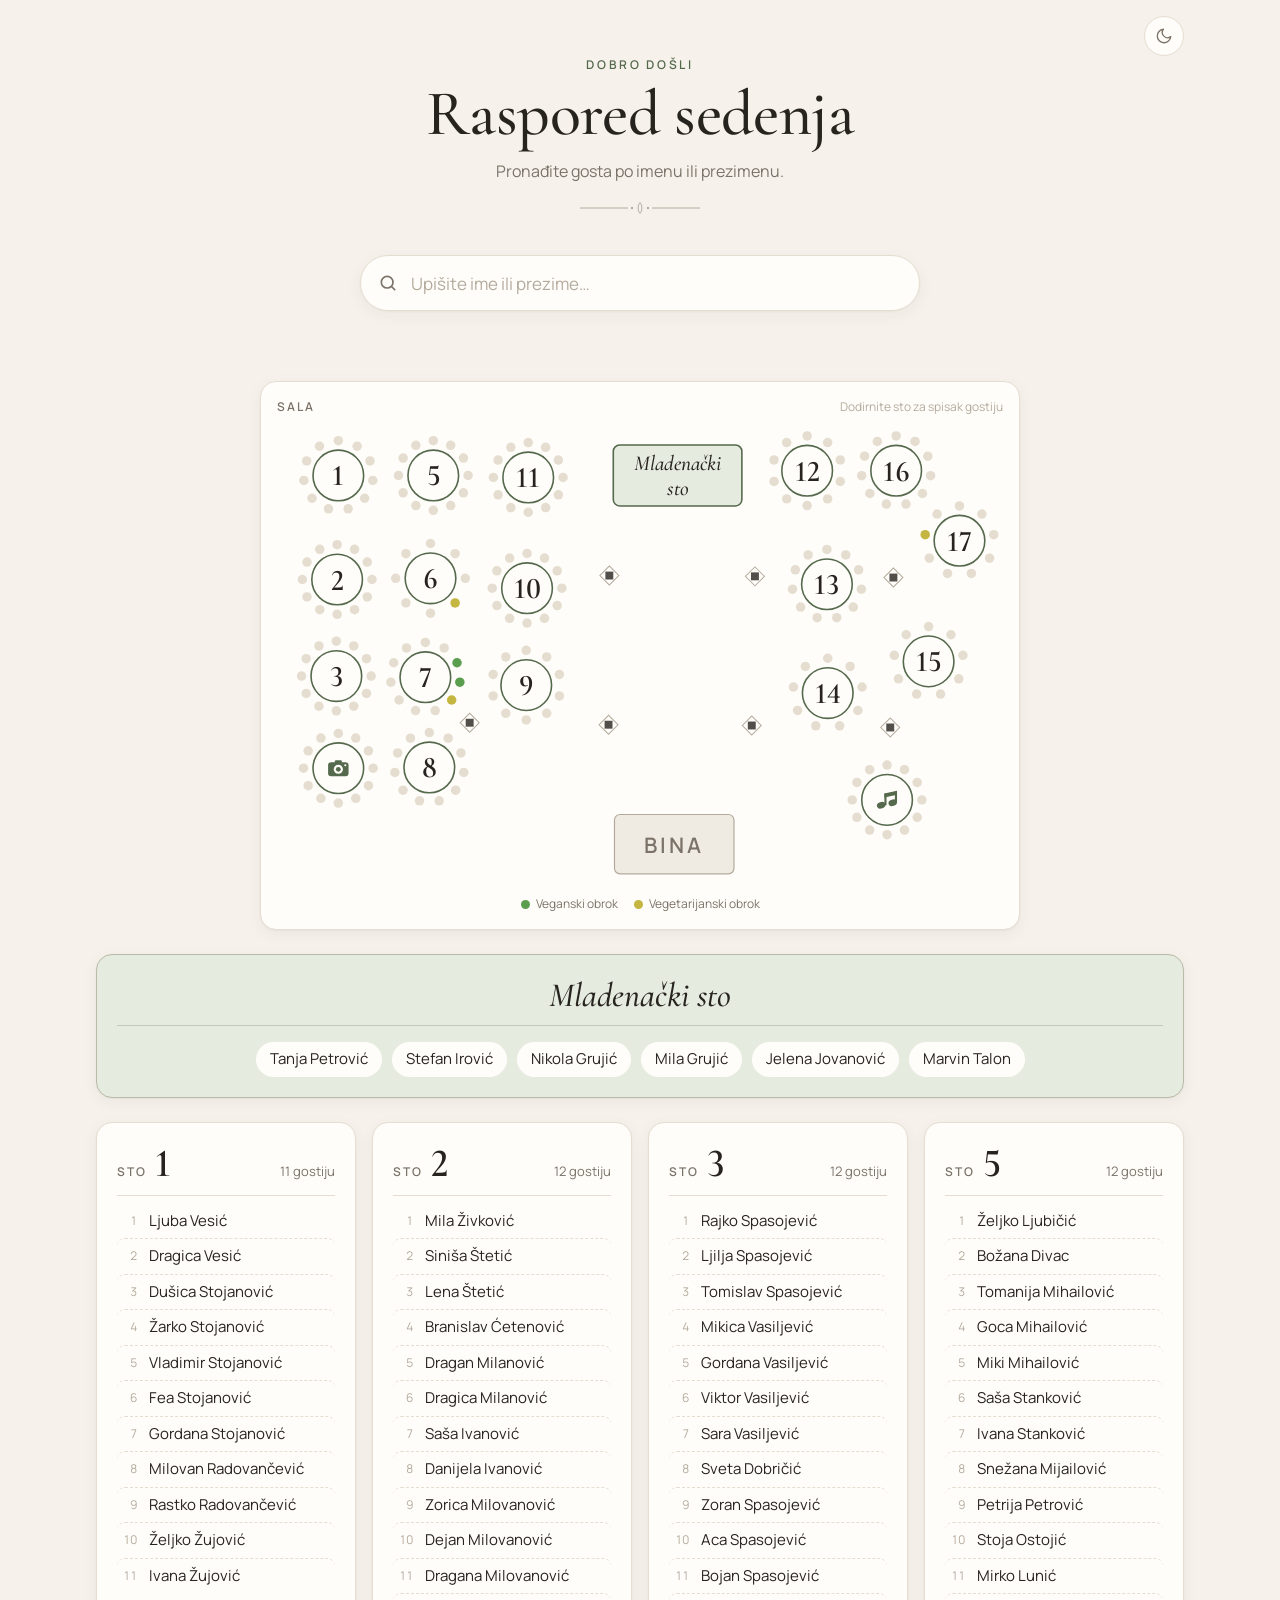
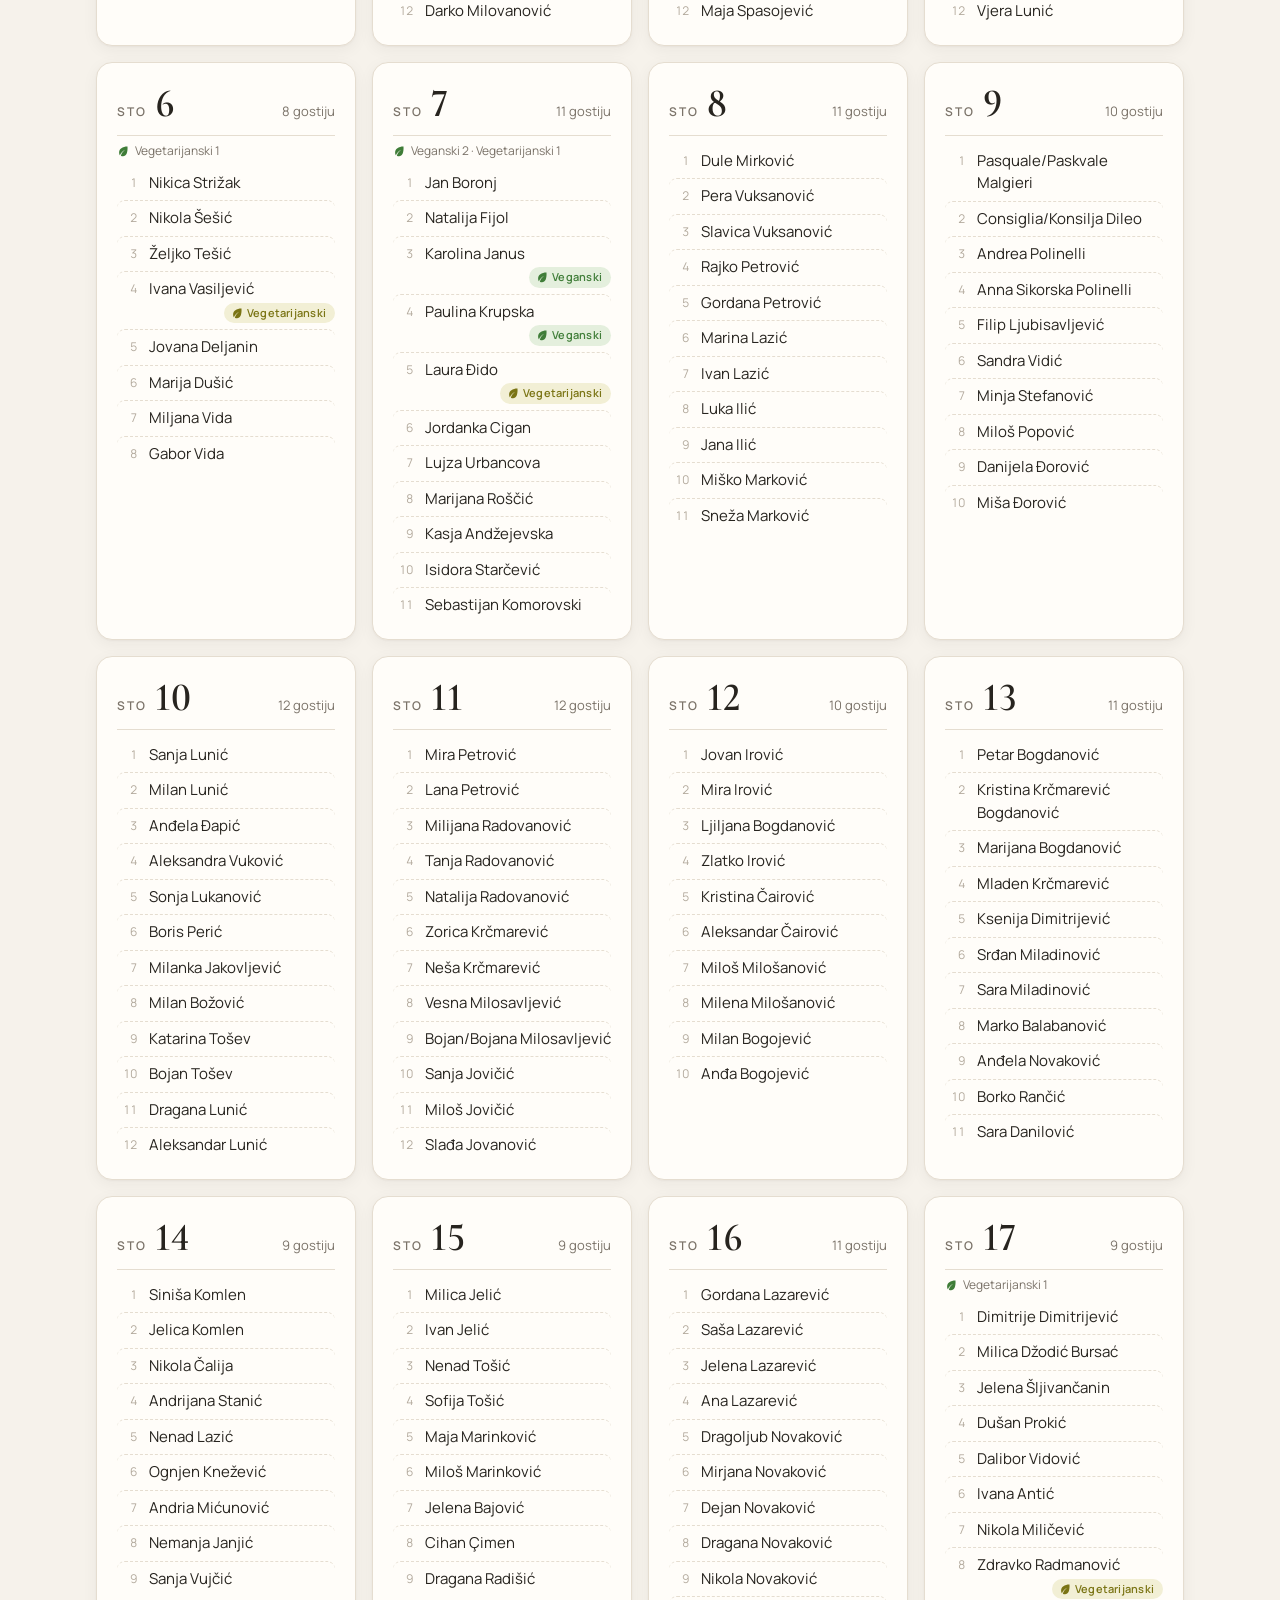
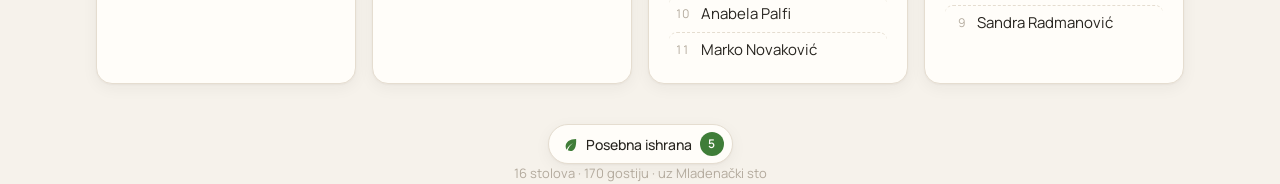
==== commit d1bf2ef9: "upda speciajl ishrana" ====
--- a/index.html
+++ b/index.html
@@ -21,6 +21,15 @@
       --accent-ink: #ffffff;
       --accent-soft: #e6ebdf;
       --mark: #f1dea6;
+      --vegan: #3f7d38;
+      --vegan-soft: #e4efdd;
+      --vegan-chair: #5c9e4f;
+      --veg: #7a7414;
+      --veg-soft: #f2efd5;
+      --veg-chair: #c4b640;
+      --note: #9a6a2c;
+      --note-soft: #f5eadb;
+      --note-chair: #c99a5b;
       --shadow: 0 1px 2px rgba(39, 36, 31, .04), 0 4px 16px rgba(39, 36, 31, .05);
       --radius: 16px;
       --serif: 'Cormorant Garamond', Georgia, serif;
@@ -40,6 +49,15 @@
         --accent-ink: #141513;
         --accent-soft: #263023;
         --mark: #5d4c1c;
+        --vegan: #93cc84;
+        --vegan-soft: #24341f;
+        --vegan-chair: #7dbb6e;
+        --veg: #dcd277;
+        --veg-soft: #33311b;
+        --veg-chair: #cfc35a;
+        --note: #e0b27a;
+        --note-soft: #3a2e1f;
+        --note-chair: #c99a5b;
         --shadow: 0 1px 2px rgba(0, 0, 0, .3), 0 4px 16px rgba(0, 0, 0, .25);
         color-scheme: dark;
       }
@@ -56,6 +74,15 @@
       --accent-ink: #141513;
       --accent-soft: #263023;
       --mark: #5d4c1c;
+      --vegan: #93cc84;
+      --vegan-soft: #24341f;
+      --vegan-chair: #7dbb6e;
+      --veg: #dcd277;
+      --veg-soft: #33311b;
+      --veg-chair: #cfc35a;
+      --note: #e0b27a;
+      --note-soft: #3a2e1f;
+      --note-chair: #c99a5b;
       --shadow: 0 1px 2px rgba(0, 0, 0, .3), 0 4px 16px rgba(0, 0, 0, .25);
       color-scheme: dark;
     }
@@ -298,6 +325,141 @@
     .m-tbl.is-hit .m-chair, .m-tbl.is-active .m-chair { fill: var(--accent); opacity: .45; }
     .has-hits .m-tbl:not(.is-hit) { opacity: .35; }
     .m-static rect { fill: var(--surface-2); stroke: var(--faint); stroke-width: 3; }
+    /* Posebna ishrana */
+    .leaf { width: 12px; height: 12px; flex-shrink: 0; }
+    .diet {
+      display: inline-flex;
+      align-items: center;
+      gap: 4px;
+      flex-shrink: 0;
+      margin-left: auto;
+      padding: 2px 9px 2px 7px;
+      border-radius: 999px;
+      font-size: 11px;
+      font-weight: 600;
+      letter-spacing: .02em;
+      line-height: 1.5;
+      white-space: nowrap;
+      align-self: center;
+    }
+    .diet-vegan { background: var(--vegan-soft); color: var(--vegan); }
+    .diet-veg { background: var(--veg-soft); color: var(--veg); }
+    .diet-other { background: var(--note-soft); color: var(--note); }
+    .hit-sub .diet { margin-left: 6px; vertical-align: 1px; }
+    .card.mlad .names li .diet { margin-left: 8px; }
+    .card-diet {
+      display: flex;
+      align-items: center;
+      gap: 6px;
+      margin: -2px 0 6px;
+      font-size: 12px;
+      color: var(--muted);
+    }
+    .card-diet .leaf { color: var(--vegan); }
+
+    .tools { display: flex; justify-content: center; margin: 16px 0 0; }
+    .tools[hidden], .is-searching .tools, .is-searching .diet-panel { display: none; }
+    .chip {
+      display: inline-flex;
+      align-items: center;
+      gap: 8px;
+      height: 40px;
+      padding: 0 8px 0 14px;
+      border-radius: 999px;
+      border: 1px solid var(--line);
+      background: var(--surface);
+      font-size: 14px;
+      font-weight: 500;
+      cursor: pointer;
+      box-shadow: var(--shadow);
+      transition: border-color .15s, background .15s;
+    }
+    .chip .leaf { width: 15px; height: 15px; color: var(--vegan); }
+    .chip:hover { border-color: var(--vegan); }
+    .chip[aria-expanded="true"] { background: var(--vegan-soft); border-color: var(--vegan); color: var(--vegan); }
+    .chip-count {
+      min-width: 24px;
+      height: 24px;
+      padding: 0 7px;
+      border-radius: 999px;
+      background: var(--vegan);
+      color: var(--surface);
+      font-size: 12px;
+      font-weight: 600;
+      display: grid;
+      place-items: center;
+    }
+    .diet-panel {
+      max-width: 560px;
+      margin: 16px auto 8px;
+      scroll-margin-top: 110px;
+      background: var(--surface);
+      border: 1px solid var(--line);
+      border-radius: var(--radius);
+      box-shadow: var(--shadow);
+      padding: 18px 18px 8px;
+    }
+    .diet-panel[hidden] { display: none; }
+    .diet-panel-head {
+      display: flex;
+      flex-wrap: wrap;
+      align-items: baseline;
+      justify-content: space-between;
+      gap: 2px 12px;
+      padding-bottom: 10px;
+      border-bottom: 1px solid var(--line);
+    }
+    .diet-panel-head h2 { margin: 0; font-family: var(--serif); font-size: 26px; font-weight: 500; white-space: nowrap; }
+    .diet-panel-head span { font-size: 12px; color: var(--muted); }
+    .diet-row {
+      display: flex;
+      align-items: flex-start;
+      gap: 14px;
+      width: 100%;
+      padding: 12px 4px;
+      border: 0;
+      border-bottom: 1px dashed var(--line);
+      background: transparent;
+      text-align: left;
+      cursor: pointer;
+      border-radius: 10px;
+    }
+    .diet-row:last-child { border-bottom: 0; }
+    .diet-row:hover { background: var(--surface-2); }
+    .diet-tbl {
+      flex-shrink: 0;
+      width: 48px;
+      height: 48px;
+      border-radius: 10px;
+      background: var(--accent-soft);
+      color: var(--accent);
+      display: grid;
+      place-content: center;
+      text-align: center;
+      line-height: 1;
+    }
+    .diet-tbl small { font-size: 9px; font-weight: 600; letter-spacing: .14em; text-transform: uppercase; }
+    .diet-tbl b { font-family: var(--serif); font-size: 24px; font-weight: 600; font-variant-numeric: lining-nums; margin-top: 2px; }
+    .diet-list { list-style: none; margin: 0; padding: 2px 0 0; flex: 1; min-width: 0; }
+    .diet-list li { display: flex; flex-wrap: wrap; align-items: center; gap: 2px 8px; padding: 3px 0; font-size: 15px; }
+    .diet-list .diet { margin-left: 0; }
+
+    .sala-legend {
+      display: flex;
+      flex-wrap: wrap;
+      justify-content: center;
+      gap: 6px 16px;
+      margin-top: 10px;
+      font-size: 12px;
+      color: var(--muted);
+    }
+    .sala-legend[hidden] { display: none; }
+    .sala-legend span { display: inline-flex; align-items: center; gap: 6px; }
+    .sala-legend i { width: 9px; height: 9px; border-radius: 50%; display: inline-block; }
+    .m-chair.c-vegan, .m-tbl.is-hit .m-chair.c-vegan, .m-tbl.is-active .m-chair.c-vegan { fill: var(--vegan-chair); opacity: 1; }
+    .m-chair.c-veg, .m-tbl.is-hit .m-chair.c-veg, .m-tbl.is-active .m-chair.c-veg { fill: var(--veg-chair); opacity: 1; }
+    .m-chair.c-other, .m-tbl.is-hit .m-chair.c-other, .m-tbl.is-active .m-chair.c-other { fill: var(--note-chair); opacity: 1; }
+
     .card-empty { margin: 8px 0 4px; font-size: 14px; color: var(--faint); font-style: italic; }
     .m-note { fill: var(--accent); }
     .m-pillar-ring { fill: none; stroke: var(--faint); stroke-width: 2.5; }
@@ -379,6 +541,9 @@
       padding-top: 2px;
     }
     .names li.dim { opacity: .35; }
+    /* ime se ne lomi zbog oznake ishrane — oznaka prelazi u novi red ako nema mesta */
+    .names li.has-diet { flex-wrap: wrap; row-gap: 2px; }
+    .names li.has-diet .nm { flex: 1 1 auto; min-width: 0; }
     .card.flash { border-color: var(--accent); animation: flash 1.6s ease-out; }
     @keyframes flash {
       0% { box-shadow: 0 0 0 0 var(--accent), var(--shadow); }
@@ -441,7 +606,8 @@
     }
 
     @media print {
-      .searchbar, .jump, .theme-btn, .results, .empty, .ornament { display: none !important; }
+      .searchbar, .jump, .theme-btn, .results, .empty, .ornament, .tools { display: none !important; }
+      .diet-panel { box-shadow: none; break-inside: avoid; }
       body { background: #fff; color: #000; }
       .card { box-shadow: none; break-inside: avoid; }
       .card[hidden] { display: block !important; }
@@ -489,8 +655,13 @@
         <span class="sala-hint" id="salaHint">Dodirnite sto za spisak gostiju</span>
       </div>
       <svg id="mapa" role="group" aria-label="Raspored stolova u sali"></svg>
+      <div class="sala-legend" id="salaLegend" hidden></div>
     </section>
     <section class="grid" id="grid"></section>
+    <div class="tools" id="tools" hidden>
+      <button class="chip" id="dietBtn" type="button" aria-expanded="false" aria-controls="dietPanel"></button>
+    </div>
+    <section class="diet-panel" id="dietPanel" hidden aria-label="Posebna ishrana"></section>
   </main>
 
   <footer class="wrap" id="footer"></footer>
@@ -581,13 +752,39 @@
     }
 
     // ---------- Model ----------
+    // Gost je "Ime" ili { ime: "Ime", napomena: "vegan" }
+    function splitGuests(list) {
+      var names = [], notes = [];
+      (list || []).forEach(function (g) {
+        if (typeof g === 'string') { names.push(g); notes.push(''); }
+        else { names.push(g.ime || ''); notes.push(g.napomena || ''); }
+      });
+      return { names: names, notes: notes };
+    }
+    // Posebna ishrana: vegan / vegetarijanac / ostalo (prikazuje se kako je upisano)
+    function dietOf(note) {
+      var n = normalize(note || '').trim();
+      if (!n) return null;
+      if (n.indexOf('vegan') === 0) return { key: 'vegan', label: 'Veganski' };
+      if (n.indexOf('vegetarij') === 0) return { key: 'veg', label: 'Vegetarijanski' };
+      return { key: 'other', label: note.charAt(0).toUpperCase() + note.slice(1) };
+    }
+    var LEAF = '<svg class="leaf" viewBox="0 0 16 16" aria-hidden="true"><path fill="currentColor" d="M14 2C7.2 2 2.8 5.2 2.8 10.2c0 1.4.4 2.6 1.1 3.5 1.4-3.6 3.9-6 6.9-7.4-2.6 1.8-4.6 4.4-5.7 7.9.9.5 1.9.8 3 .8C12.4 15 14.5 10.1 14 2z"/></svg>';
+    function dietPill(d) { return '<span class="diet diet-' + d.key + '">' + LEAF + escapeHtml(d.label) + '</span>'; }
+
     var tables = [];
     if (DATA.mladenacki && DATA.mladenacki.length) {
-      tables.push({ id: 'mladenacki', mlad: true, title: 'Mladenački sto', guests: DATA.mladenacki });
+      var ml = splitGuests(DATA.mladenacki);
+      tables.push({ id: 'mladenacki', mlad: true, title: 'Mladenački sto', guests: ml.names, notes: ml.notes });
     }
     DATA.stolovi.forEach(function (s) {
       var oznaka = (window.SALA && window.SALA.oznake && window.SALA.oznake[s.broj]) || '';
-      tables.push({ id: 'sto-' + s.broj, broj: s.broj, title: 'Sto ' + s.broj, oznaka: oznaka, guests: s.gosti });
+      var sg = splitGuests(s.gosti);
+      tables.push({ id: 'sto-' + s.broj, broj: s.broj, title: 'Sto ' + s.broj, oznaka: oznaka, guests: sg.names, notes: sg.notes });
+    });
+    tables.forEach(function (t) {
+      t.diets = t.notes.map(dietOf);
+      t.dietCount = t.diets.filter(Boolean).length;
     });
     var regular = tables.filter(function (t) { return !t.mlad; });
     var totalGuests = regular.reduce(function (s, t) { return s + t.guests.length; }, 0);
@@ -597,6 +794,25 @@
       if (m10 === 1 && m100 !== 11) return 'gost';
       if (m10 >= 2 && m10 <= 4 && (m100 < 12 || m100 > 14)) return 'gosta';
       return 'gostiju';
+    }
+    function tableWord(n) {
+      var m10 = n % 10, m100 = n % 100;
+      if (m10 === 1 && m100 !== 11) return 'sto';
+      if (m10 >= 2 && m10 <= 4 && (m100 < 12 || m100 > 14)) return 'stola';
+      return 'stolova';
+    }
+    function dietRank(k) { return k === 'vegan' ? 0 : k === 'veg' ? 1 : 2; }
+    // "Veganski 2 · Vegetarijanski 1"
+    function dietSummary(list) {
+      var order = [], counts = {}, labels = {};
+      list.forEach(function (d) {
+        if (!d) return;
+        var k = d.key === 'other' ? 'o:' + d.label : d.key;
+        if (!counts[k]) { counts[k] = 0; labels[k] = d.label; order.push(k); }
+        counts[k]++;
+      });
+      order.sort(function (a, b) { return dietRank(a) - dietRank(b); });
+      return order.map(function (k) { return labels[k] + ' ' + counts[k]; }).join(' · ');
     }
 
     // ---------- Render ----------
@@ -612,8 +828,10 @@
           '<span class="card-count">' + t.guests.length + ' ' + guestWord(t.guests.length) + '</span>';
       card.innerHTML =
         '<header class="card-head">' + head + '</header>' +
+        (t.dietCount ? '<p class="card-diet">' + LEAF + escapeHtml(dietSummary(t.diets)) + '</p>' : '') +
         '<ol class="names">' + t.guests.map(function (g, i) {
-          return '<li><span class="seat">' + (i + 1) + '</span><span class="nm">' + escapeHtml(g) + '</span></li>';
+          return '<li' + (t.diets[i] ? ' class="has-diet"' : '') + '><span class="seat">' + (i + 1) + '</span><span class="nm">' + escapeHtml(g) + '</span>' +
+            (t.diets[i] ? dietPill(t.diets[i]) : '') + '</li>';
         }).join('') + '</ol>' +
         (t.guests.length ? '' : '<p class="card-empty">Slobodan sto</p>');
       t.el = card;
@@ -652,10 +870,12 @@
       mapTables[t.id] = g;
     }
 
-    function drawRound(g, x, y, chairs) {
+    // diets (opciono): niz po stolicama — stolica gosta sa posebnom ishranom dobija boju
+    function drawRound(g, x, y, chairs, diets) {
       for (var i = 0; i < chairs; i++) {
         var a = -Math.PI / 2 + 2 * Math.PI * i / chairs;
-        svgEl('circle', { 'class': 'm-chair', cx: (x + 88 * Math.cos(a)).toFixed(1), cy: (y + 88 * Math.sin(a)).toFixed(1), r: 12 }, g);
+        var d = diets && diets[i];
+        svgEl('circle', { 'class': 'm-chair' + (d ? ' c-' + d.key : ''), cx: (x + 88 * Math.cos(a)).toFixed(1), cy: (y + 88 * Math.sin(a)).toFixed(1), r: 12 }, g);
       }
       svgEl('circle', { 'class': 'm-top', cx: x, cy: y, r: 64 }, g);
     }
@@ -721,18 +941,33 @@
         var x = pos[0], y = pos[1], n = t.guests.length;
         var g = svgEl('g', {}, mapa);
         svgEl('circle', { 'class': 'm-hitarea', cx: x, cy: y, r: 108 }, g);
-        drawRound(g, x, y, n || 12); // prazan sto: crta se sa 12 stolica, kao na skici
+        drawRound(g, x, y, n || 12, t.diets); // prazan sto: crta se sa 12 stolica, kao na skici
         // Sto sa ikonom (npr. fotograf) umesto broja prikazuje ikonu u sredini
         if (SALA.ikone && SALA.ikone[t.broj] === 'foto') drawCamera(g, x, y);
         else svgText(g, x, y, [String(t.broj)], 0);
-        makeClickable(g, t, t.title + (t.oznaka ? ' (' + t.oznaka + ')' : '') + ', ' + n + ' ' + guestWord(n));
-      });
+        makeClickable(g, t, t.title + (t.oznaka ? ' (' + t.oznaka + ')' : '') + ', ' + n + ' ' + guestWord(n) +
+          (t.dietCount ? ', posebna ishrana: ' + dietSummary(t.diets) : ''));
+      });
+
+      // Legenda boja stolica (samo ako neko ima posebnu ishranu)
+      var seen = {}, legend = [];
+      tables.forEach(function (t) { t.diets.forEach(function (d) {
+        if (d && !seen[d.key]) { seen[d.key] = 1; legend.push(d); }
+      }); });
+      legend.sort(function (a, b) { return dietRank(a.key) - dietRank(b.key); });
+      var COLORS = { vegan: 'var(--vegan-chair)', veg: 'var(--veg-chair)', other: 'var(--note-chair)' };
+      if (legend.length) {
+        $('salaLegend').innerHTML = legend.map(function (d) {
+          return '<span><i style="background:' + COLORS[d.key] + '"></i>' + (d.key === 'other' ? 'Ostale napomene' : escapeHtml(d.label)) + ' obrok</span>';
+        }).join('');
+        $('salaLegend').hidden = false;
+      }
     }
 
     function setMapActive(id) {
       for (var k in mapTables) mapTables[k].classList.toggle('is-active', k === id);
     }
-    function setMapHits(ids) {
+    function setMapHits(ids, hint) {
       var any = false;
       for (var k in mapTables) {
         var hit = !!ids[k];
@@ -740,7 +975,45 @@
         if (hit) any = true;
       }
       mapa.classList.toggle('has-hits', any);
-      $('salaHint').textContent = any ? 'Označeni su stolovi pronađenih gostiju' : 'Dodirnite sto za spisak gostiju';
+      $('salaHint').textContent = any ? (hint || 'Označeni su stolovi pronađenih gostiju') : 'Dodirnite sto za spisak gostiju';
+    }
+
+    // ---------- Posebna ishrana (za konobare) ----------
+    var dietTables = tables.filter(function (t) { return t.dietCount; });
+    var dietTotal = dietTables.reduce(function (s, t) { return s + t.dietCount; }, 0);
+    var dietBtn = $('dietBtn'), dietPanel = $('dietPanel');
+    var dietOpen = false;
+    if (dietTotal) {
+      dietBtn.innerHTML = LEAF + 'Posebna ishrana <span class="chip-count">' + dietTotal + '</span>';
+      $('tools').hidden = false;
+      dietPanel.innerHTML =
+        '<div class="diet-panel-head"><h2>Posebna ishrana</h2><span>' +
+          escapeHtml(dietSummary([].concat.apply([], dietTables.map(function (t) { return t.diets; })))) +
+          ' · ' + dietTables.length + ' ' + tableWord(dietTables.length) + '</span></div>' +
+        dietTables.map(function (t) {
+          var badge = t.mlad ? '<span class="diet-tbl"><small>Sto</small><b>★</b></span>'
+                             : '<span class="diet-tbl"><small>Sto</small><b>' + t.broj + '</b></span>';
+          var people = t.guests.map(function (g, i) {
+            return t.diets[i] ? '<li>' + escapeHtml(g) + dietPill(t.diets[i]) + '</li>' : '';
+          }).join('');
+          return '<button type="button" class="diet-row" data-id="' + t.id + '">' + badge +
+            '<ul class="diet-list">' + people + '</ul></button>';
+        }).join('');
+      Array.prototype.forEach.call(dietPanel.querySelectorAll('.diet-row'), function (row) {
+        row.addEventListener('click', function () { goTo(row.getAttribute('data-id'), { keepDiet: true }); });
+      });
+      dietBtn.addEventListener('click', function () {
+        setDiet(!dietOpen);
+        if (dietOpen) dietPanel.scrollIntoView({ behavior: 'smooth', block: 'nearest' });
+      });
+    }
+    function setDiet(open) {
+      dietOpen = open && dietTotal > 0;
+      dietBtn.setAttribute('aria-expanded', String(dietOpen));
+      dietPanel.hidden = !dietOpen;
+      var ids = {};
+      if (dietOpen) dietTables.forEach(function (t) { ids[t.id] = true; });
+      setMapHits(ids, 'Označeni su stolovi sa posebnom ishranom');
     }
 
     var zauzeti = regular.filter(function (t) { return t.guests.length; }).length;
@@ -752,6 +1025,7 @@
       var t = tables.filter(function (x) { return x.id === id; })[0];
       if (!t) return;
       if (!(opts && opts.keepSearch) && input.value) clearSearch();
+      if (!(opts && opts.keepDiet) && dietOpen) setDiet(false);
       setMapActive(id);
       t.el.hidden = false;
       t.el.scrollIntoView({ behavior: 'smooth', block: 'start' });
@@ -806,7 +1080,7 @@
           var html = matchName(t.guests[i], tokens);
           li.querySelector('.nm').innerHTML = html || escapeHtml(t.guests[i]);
           li.classList.toggle('dim', !html);
-          if (html) { any = true; hits.push({ table: t, html: html }); }
+          if (html) { any = true; hits.push({ table: t, html: html, idx: i }); }
         });
         t.el.hidden = !any;
       });
@@ -815,12 +1089,12 @@
       setMapHits(hitIds);
 
       results.innerHTML = hits.map(function (h, i) {
-        var t = h.table;
+        var t = h.table, d = t.diets[h.idx];
         var badge = t.mlad
           ? '<span class="hit-table mlad"><small>Sto</small><b>★</b></span>'
           : '<span class="hit-table"><small>Sto</small><b>' + t.broj + '</b></span>';
         return '<button type="button" class="hit" data-i="' + i + '">' +
-          '<span class="hit-name">' + h.html + '<span class="hit-sub">' + t.title + (t.oznaka ? ' · ' + escapeHtml(t.oznaka) : '') + '</span></span>' + badge +
+          '<span class="hit-name">' + h.html + '<span class="hit-sub">' + t.title + (t.oznaka ? ' · ' + escapeHtml(t.oznaka) : '') + (d ? dietPill(d) : '') + '</span></span>' + badge +
           '</button>';
       }).join('');
       Array.prototype.forEach.call(results.querySelectorAll('.hit'), function (btn) {
@@ -835,7 +1109,10 @@
         : '';
     }
 
-    input.addEventListener('input', runSearch);
+    input.addEventListener('input', function () {
+      if (dietOpen) setDiet(false);
+      runSearch();
+    });
     input.addEventListener('keydown', function (e) {
       if (e.key === 'Escape') { clearSearch(); }
       if (e.key === 'Enter') {
@@ -851,6 +1128,10 @@
     // ---------- Početno stanje iz URL-a (?ime=… ili #sto-7) ----------
     var params = new URLSearchParams(location.search);
     if (params.get('ime')) { input.value = params.get('ime'); runSearch(); }
+    else if (params.get('prikaz') === 'ishrana') {
+      setDiet(true);
+      setTimeout(function () { dietPanel.scrollIntoView({ block: 'start' }); }, 50);
+    }
     else if (location.hash) {
       var id = decodeURIComponent(location.hash.slice(1));
       setTimeout(function () { goTo(id); }, 50);
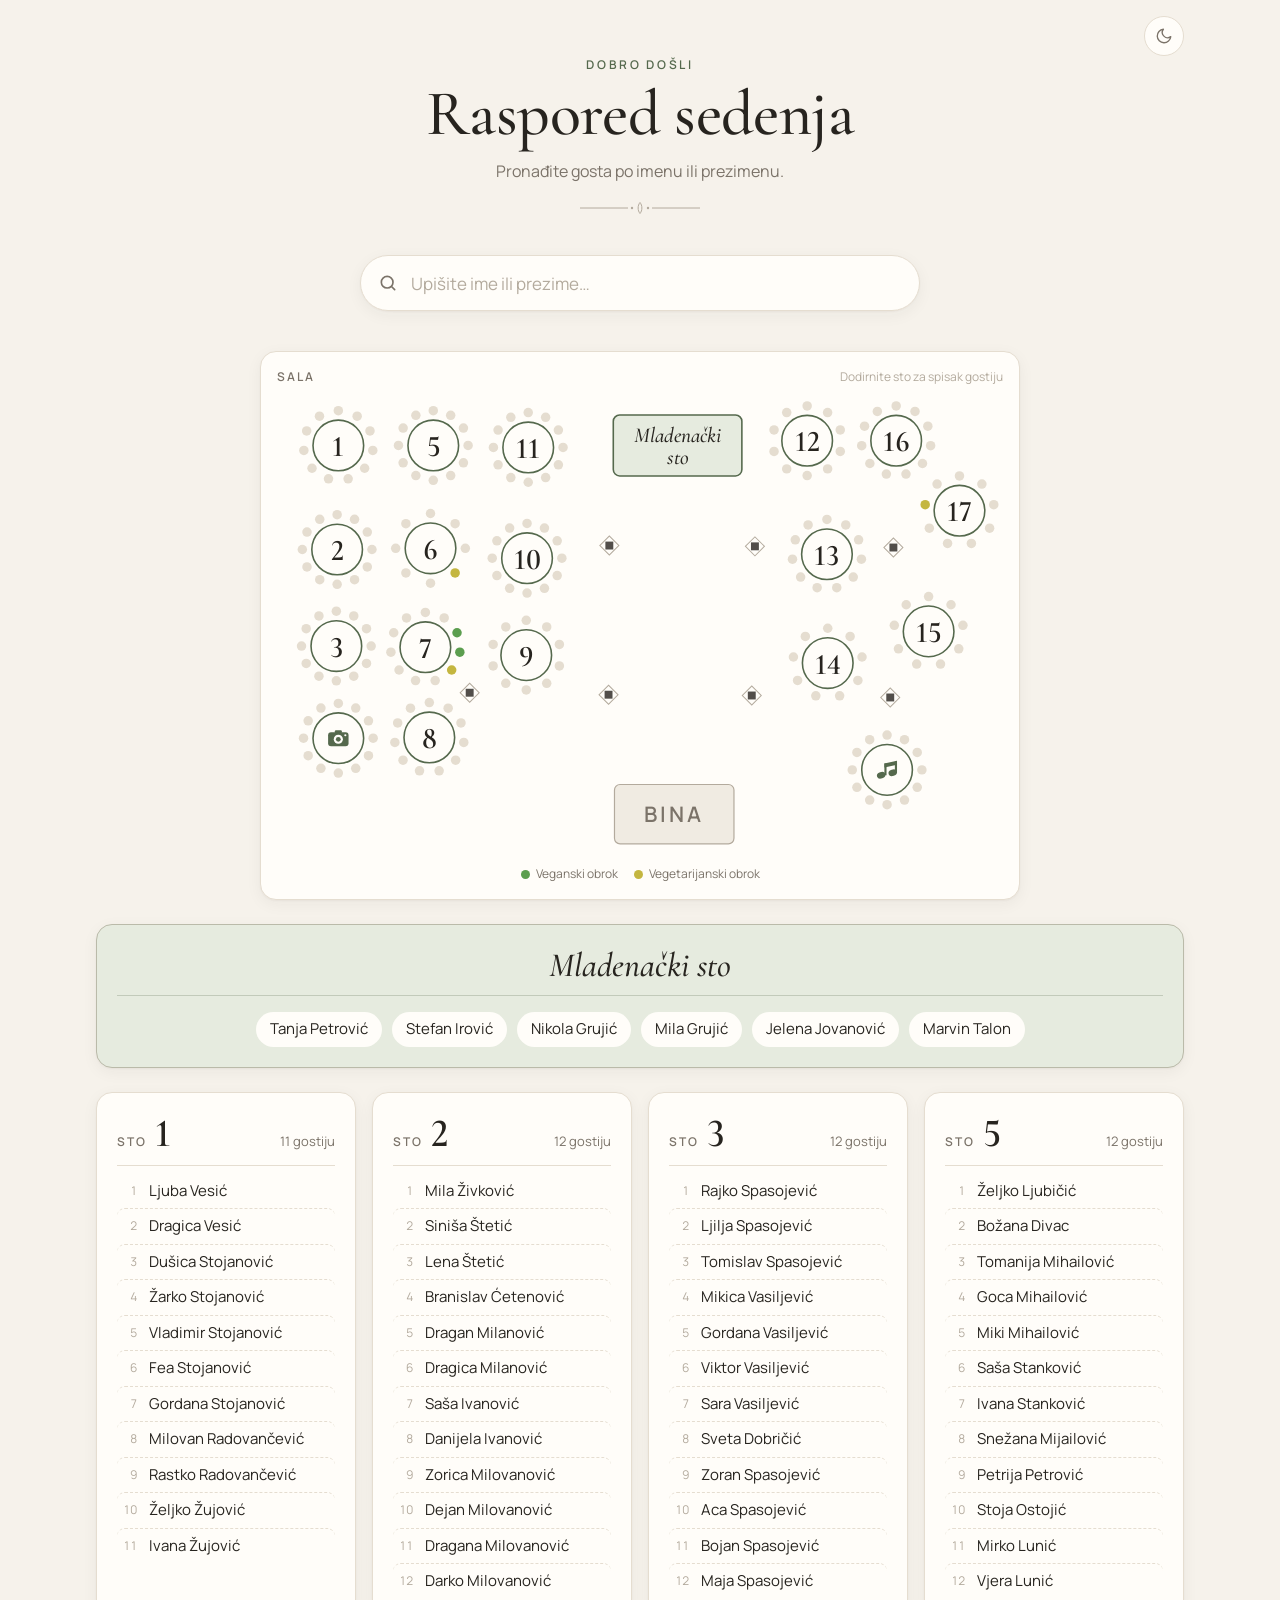
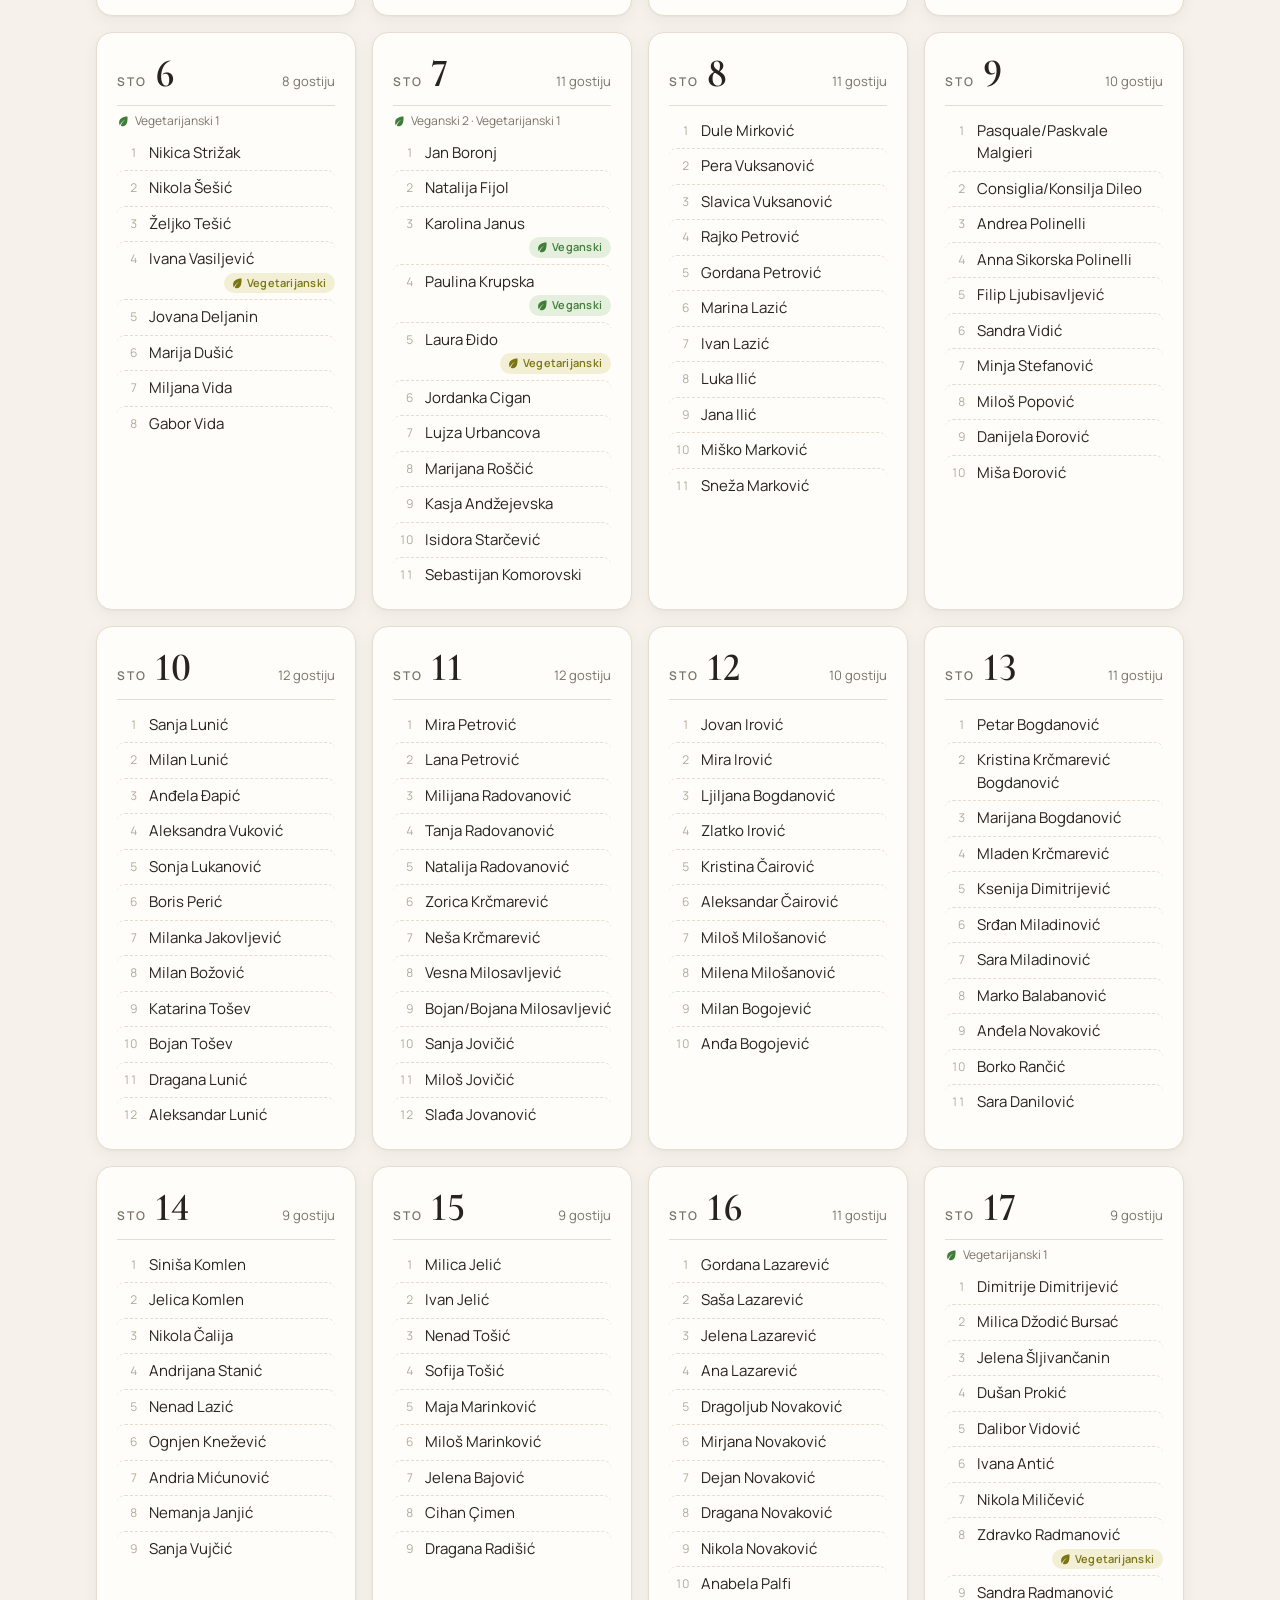
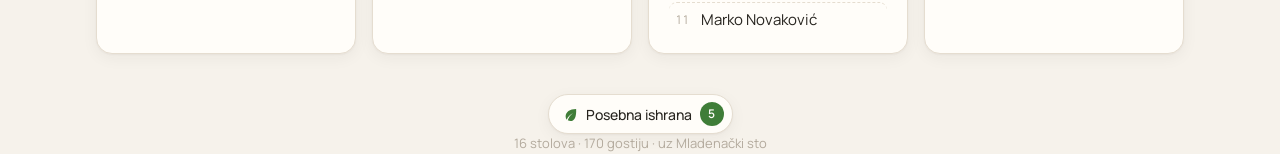
==== commit 0c04595c: "update for safari" ====
--- a/index.html
+++ b/index.html
@@ -152,6 +152,7 @@
       top: 0;
       z-index: 10;
       padding: 12px 0;
+      background: var(--bg);
       background: color-mix(in srgb, var(--bg) 88%, transparent);
       -webkit-backdrop-filter: blur(10px);
       backdrop-filter: blur(10px);
@@ -188,7 +189,8 @@
     }
     .search input::placeholder { color: var(--faint); }
     .search input:focus { border-color: var(--accent); box-shadow: 0 0 0 4px var(--accent-soft), var(--shadow); }
-    .search input::-webkit-search-cancel-button { display: none; }
+    .search input::-webkit-search-cancel-button,
+    .search input::-webkit-search-decoration { -webkit-appearance: none; display: none; }
     .clear-btn {
       position: absolute;
       right: 8px;
@@ -212,8 +214,8 @@
       margin: 10px 0 0;
       font-size: 13px;
       color: var(--muted);
-      min-height: 20px;
-    }
+    }
+    .status:empty { margin: 0; }
 
     /* Search results */
     .results {
@@ -313,17 +315,18 @@
       font-weight: 600;
       font-variant-numeric: lining-nums;
       text-anchor: middle;
-      dominant-baseline: central;
       pointer-events: none;
     }
     .m-mlad .m-top { fill: var(--accent-soft); }
     .m-mlad text { font-size: 54px; font-style: italic; font-weight: 500; }
-    .m-tbl:hover .m-top, .m-tbl:focus-visible .m-top { fill: var(--accent-soft); }
+    .m-tbl, .hit, .chip, .diet-row, .clear-btn, .theme-btn { -webkit-tap-highlight-color: transparent; }
+    .m-tbl:focus-visible .m-top { fill: var(--accent-soft); }
+    @media (hover: hover) { .m-tbl:hover .m-top { fill: var(--accent-soft); } }
     .m-tbl:focus-visible .m-top { stroke-width: 9; }
     .m-tbl.is-hit .m-top, .m-tbl.is-active .m-top { fill: var(--accent); }
     .m-tbl.is-hit text, .m-tbl.is-active text { fill: var(--accent-ink); }
     .m-tbl.is-hit .m-chair, .m-tbl.is-active .m-chair { fill: var(--accent); opacity: .45; }
-    .has-hits .m-tbl:not(.is-hit) { opacity: .35; }
+    .has-hits .m-tbl:not(.is-hit), .has-hits .m-extra { opacity: .35; }
     .m-static rect { fill: var(--surface-2); stroke: var(--faint); stroke-width: 3; }
     /* Posebna ishrana */
     .leaf { width: 12px; height: 12px; flex-shrink: 0; }
@@ -467,7 +470,7 @@
     .has-hits .m-pillars { opacity: .4; }
     .m-ico { fill: var(--accent); }
     .m-ico-cut { fill: var(--surface); }
-    .m-tbl:hover .m-ico-cut, .m-tbl:focus-visible .m-ico-cut { fill: var(--accent-soft); }
+    .m-tbl:focus-visible .m-ico-cut { fill: var(--accent-soft); }
     .m-tbl.is-hit .m-ico, .m-tbl.is-active .m-ico { fill: var(--accent-ink); }
     .m-tbl.is-hit .m-ico-cut, .m-tbl.is-active .m-ico-cut { fill: var(--accent); }
     .card-tag {
@@ -489,7 +492,6 @@
       font-weight: 600;
       letter-spacing: .14em;
       text-anchor: middle;
-      dominant-baseline: central;
     }
 
     /* Cards */
@@ -591,13 +593,22 @@
     .sr-only { position: absolute; width: 1px; height: 1px; overflow: hidden; clip: rect(0 0 0 0); white-space: nowrap; }
 
     @media (max-width: 560px) {
-      .hero { padding-top: 64px; }
-      .grid { grid-template-columns: 1fr; }
+      .hero { padding: 60px 0 16px; }
+      h1 { font-size: 42px; }
+      .lede { margin-top: 8px; font-size: 15px; }
+      .ornament { margin-top: 12px; }
+      .theme-btn { top: 12px; }
+      .searchbar { padding: 10px 0; }
+      .search input { height: 52px; }
+      .sala { margin-top: 16px; padding: 12px 10px 12px; }
+      .is-searching .sala { margin-top: 0; }
+      .results { margin-bottom: 20px; }
+      .grid { grid-template-columns: 1fr; gap: 12px; }
+      .card { padding: 18px 16px 12px; }
       .hit-name { font-size: 17px; }
-      .sala { padding: 12px 10px; }
-      .m-tbl text { font-size: 104px; }
-      .m-mlad text { font-size: 66px; }
-      .m-static text { font-size: 72px; letter-spacing: .06em; }
+      .m-tbl text { font-size: 88px; }
+      .m-mlad text { font-size: 56px; }
+      .m-static text { font-size: 64px; letter-spacing: .08em; }
       .m-top { stroke-width: 6; }
     }
 
@@ -850,10 +861,20 @@
       if (parent) parent.appendChild(e);
       return e;
     }
-    function svgText(parent, x, y, lines, lineHeight) {
+    // Tekst centriran oko (x, y). Vertikalno centriranje preko dy u "em" jedinicama,
+    // jer Safari ne poštuje dominant-baseline (naročito na <tspan>).
+    var TEXT_DY = 0.35; // ≈ pola visine cifara/velikih slova
+    function svgText(parent, x, y, lines, lineHeightEm) {
       var t = svgEl('text', { x: x, y: y }, parent);
+      if (lines.length === 1) {
+        t.setAttribute('dy', TEXT_DY + 'em');
+        t.textContent = lines[0];
+        return t;
+      }
+      var lh = lineHeightEm || 1.1;
       lines.forEach(function (line, i) {
-        var ts = svgEl('tspan', { x: x, dy: i === 0 ? -(lines.length - 1) * lineHeight / 2 : lineHeight }, t);
+        var dy = i === 0 ? TEXT_DY - (lines.length - 1) * lh / 2 : lh;
+        var ts = svgEl('tspan', { x: x, dy: dy.toFixed(3) + 'em' }, t);
         ts.textContent = line;
       });
       return t;
@@ -930,7 +951,7 @@
         var gm = svgEl('g', { 'class': 'm-mlad' }, mapa);
         svgEl('rect', { 'class': 'm-hitarea', x: m.x - 20, y: m.y - 20, width: m.w + 40, height: m.h + 40 }, gm);
         svgEl('rect', { 'class': 'm-top', x: m.x, y: m.y, width: m.w, height: m.h, rx: 16 }, gm);
-        svgText(gm, m.x + m.w / 2, m.y + m.h / 2, ['Mladenački', 'sto'], 64);
+        svgText(gm, m.x + m.w / 2, m.y + m.h / 2, ['Mladenački', 'sto'], 1.05);
         makeClickable(gm, mladT, 'Mladenački sto');
       }
 
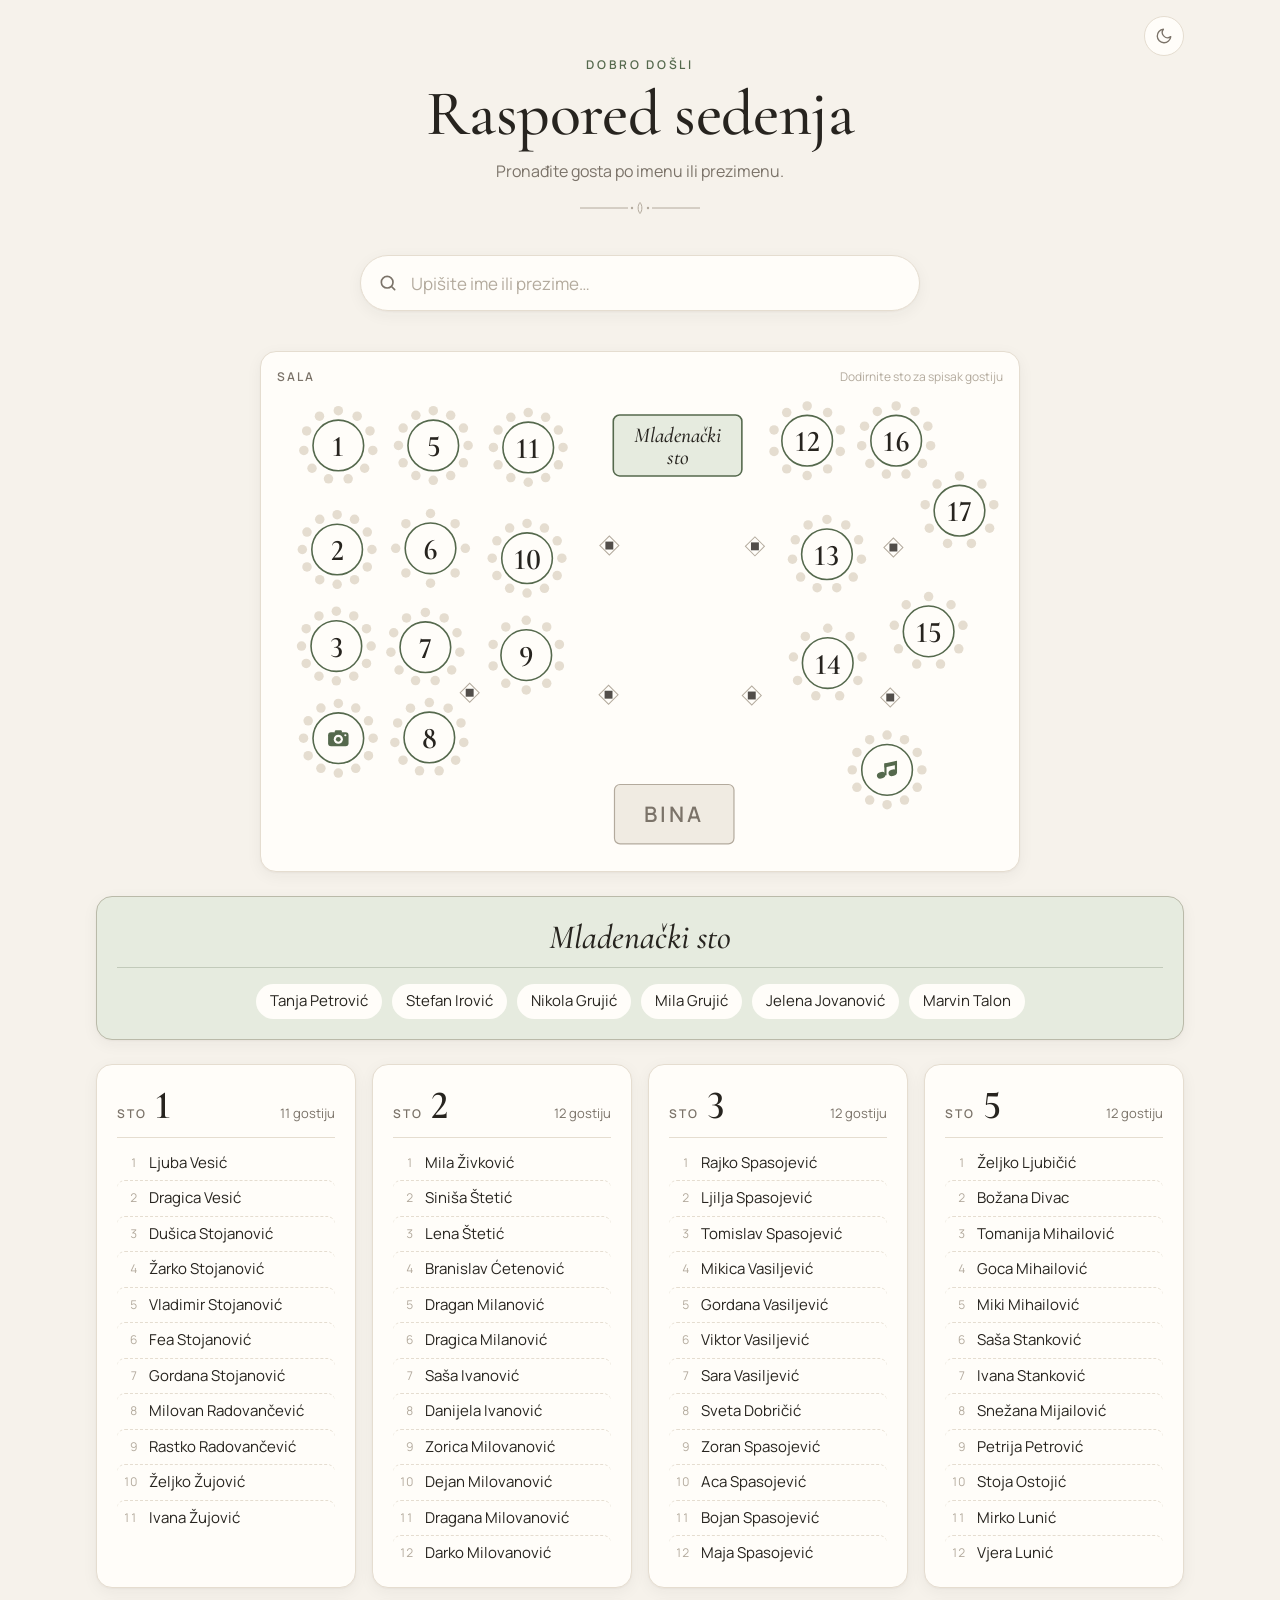
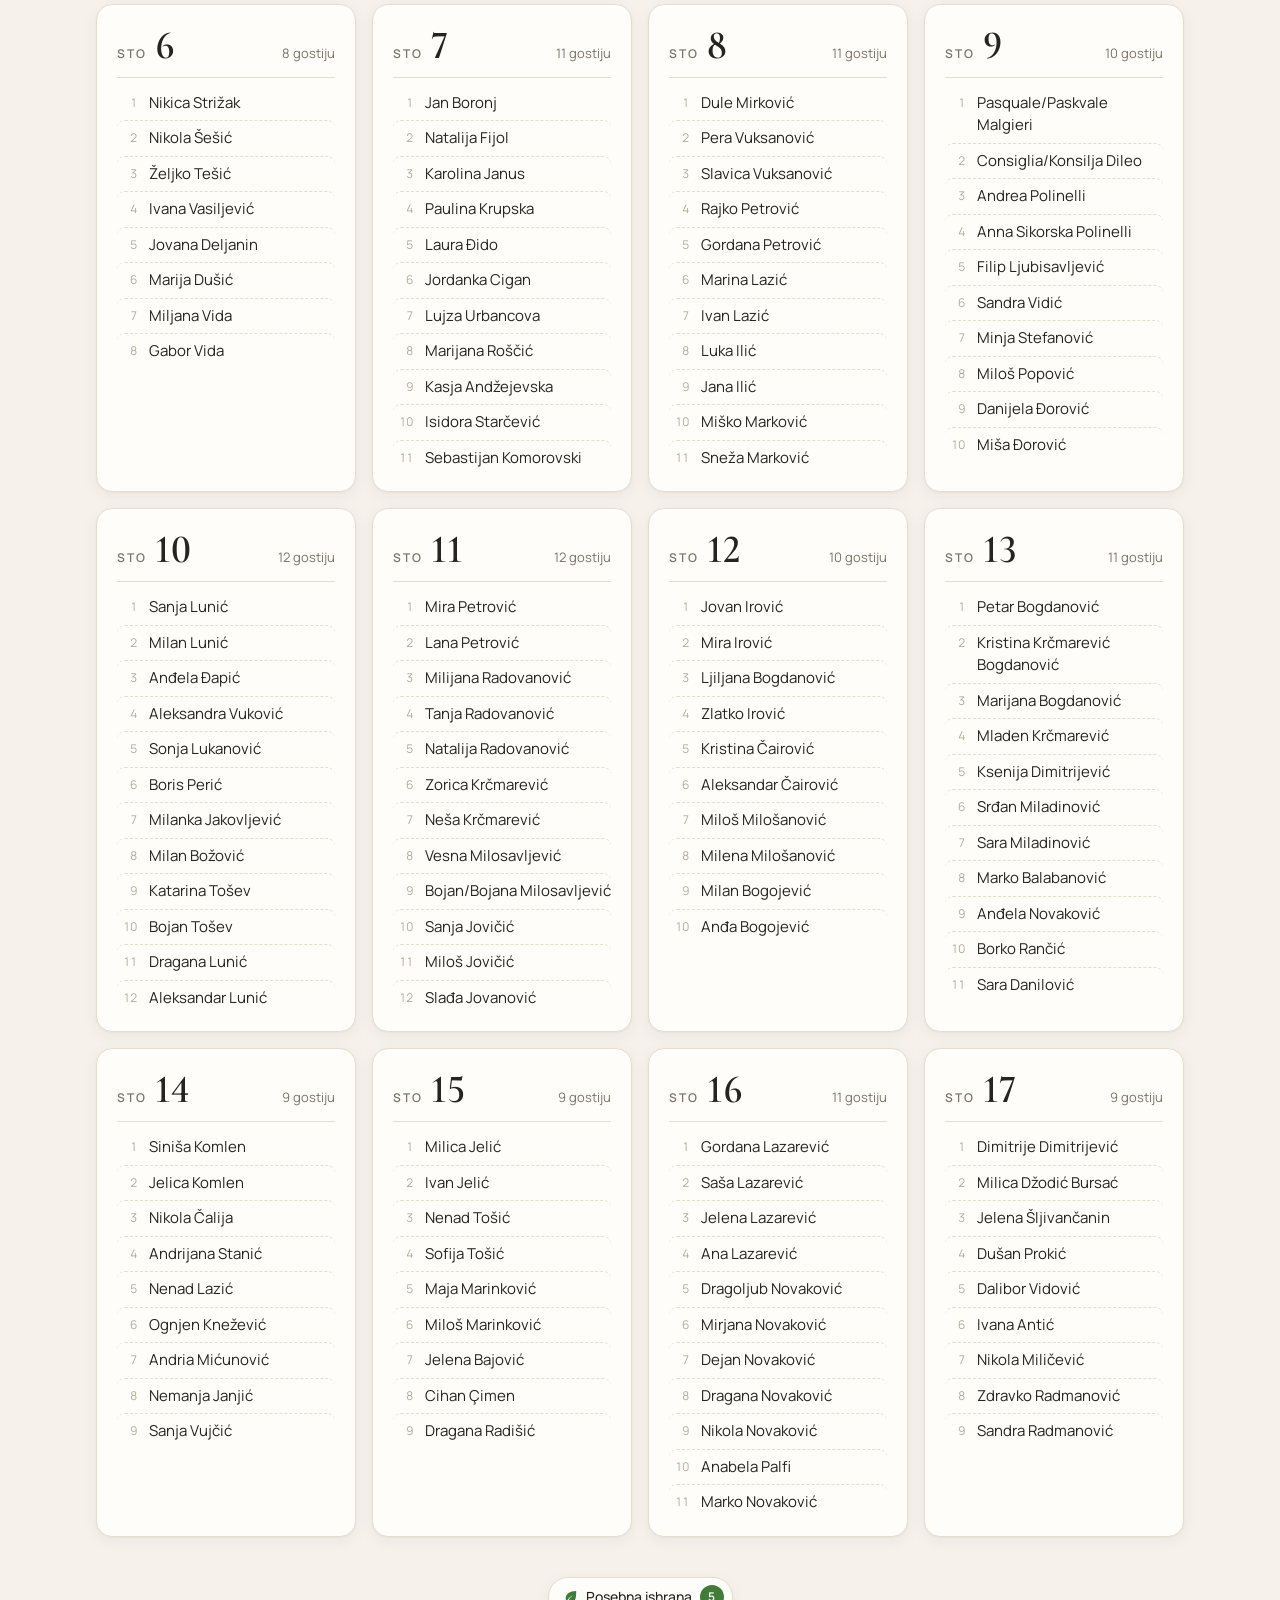
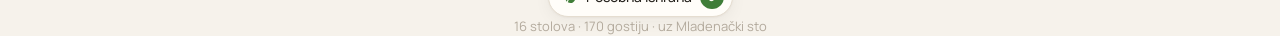
==== commit 29cc6c74: "update pose ishr" ====
--- a/index.html
+++ b/index.html
@@ -23,13 +23,10 @@
       --mark: #f1dea6;
       --vegan: #3f7d38;
       --vegan-soft: #e4efdd;
-      --vegan-chair: #5c9e4f;
       --veg: #7a7414;
       --veg-soft: #f2efd5;
-      --veg-chair: #c4b640;
       --note: #9a6a2c;
       --note-soft: #f5eadb;
-      --note-chair: #c99a5b;
       --shadow: 0 1px 2px rgba(39, 36, 31, .04), 0 4px 16px rgba(39, 36, 31, .05);
       --radius: 16px;
       --serif: 'Cormorant Garamond', Georgia, serif;
@@ -51,13 +48,10 @@
         --mark: #5d4c1c;
         --vegan: #93cc84;
         --vegan-soft: #24341f;
-        --vegan-chair: #7dbb6e;
         --veg: #dcd277;
         --veg-soft: #33311b;
-        --veg-chair: #cfc35a;
         --note: #e0b27a;
         --note-soft: #3a2e1f;
-        --note-chair: #c99a5b;
         --shadow: 0 1px 2px rgba(0, 0, 0, .3), 0 4px 16px rgba(0, 0, 0, .25);
         color-scheme: dark;
       }
@@ -76,13 +70,10 @@
       --mark: #5d4c1c;
       --vegan: #93cc84;
       --vegan-soft: #24341f;
-      --vegan-chair: #7dbb6e;
       --veg: #dcd277;
       --veg-soft: #33311b;
-      --veg-chair: #cfc35a;
       --note: #e0b27a;
       --note-soft: #3a2e1f;
-      --note-chair: #c99a5b;
       --shadow: 0 1px 2px rgba(0, 0, 0, .3), 0 4px 16px rgba(0, 0, 0, .25);
       color-scheme: dark;
     }
@@ -348,17 +339,6 @@
     .diet-vegan { background: var(--vegan-soft); color: var(--vegan); }
     .diet-veg { background: var(--veg-soft); color: var(--veg); }
     .diet-other { background: var(--note-soft); color: var(--note); }
-    .hit-sub .diet { margin-left: 6px; vertical-align: 1px; }
-    .card.mlad .names li .diet { margin-left: 8px; }
-    .card-diet {
-      display: flex;
-      align-items: center;
-      gap: 6px;
-      margin: -2px 0 6px;
-      font-size: 12px;
-      color: var(--muted);
-    }
-    .card-diet .leaf { color: var(--vegan); }
 
     .tools { display: flex; justify-content: center; margin: 16px 0 0; }
     .tools[hidden], .is-searching .tools, .is-searching .diet-panel { display: none; }
@@ -447,21 +427,6 @@
     .diet-list li { display: flex; flex-wrap: wrap; align-items: center; gap: 2px 8px; padding: 3px 0; font-size: 15px; }
     .diet-list .diet { margin-left: 0; }
 
-    .sala-legend {
-      display: flex;
-      flex-wrap: wrap;
-      justify-content: center;
-      gap: 6px 16px;
-      margin-top: 10px;
-      font-size: 12px;
-      color: var(--muted);
-    }
-    .sala-legend[hidden] { display: none; }
-    .sala-legend span { display: inline-flex; align-items: center; gap: 6px; }
-    .sala-legend i { width: 9px; height: 9px; border-radius: 50%; display: inline-block; }
-    .m-chair.c-vegan, .m-tbl.is-hit .m-chair.c-vegan, .m-tbl.is-active .m-chair.c-vegan { fill: var(--vegan-chair); opacity: 1; }
-    .m-chair.c-veg, .m-tbl.is-hit .m-chair.c-veg, .m-tbl.is-active .m-chair.c-veg { fill: var(--veg-chair); opacity: 1; }
-    .m-chair.c-other, .m-tbl.is-hit .m-chair.c-other, .m-tbl.is-active .m-chair.c-other { fill: var(--note-chair); opacity: 1; }
 
     .card-empty { margin: 8px 0 4px; font-size: 14px; color: var(--faint); font-style: italic; }
     .m-note { fill: var(--accent); }
@@ -543,9 +508,6 @@
       padding-top: 2px;
     }
     .names li.dim { opacity: .35; }
-    /* ime se ne lomi zbog oznake ishrane — oznaka prelazi u novi red ako nema mesta */
-    .names li.has-diet { flex-wrap: wrap; row-gap: 2px; }
-    .names li.has-diet .nm { flex: 1 1 auto; min-width: 0; }
     .card.flash { border-color: var(--accent); animation: flash 1.6s ease-out; }
     @keyframes flash {
       0% { box-shadow: 0 0 0 0 var(--accent), var(--shadow); }
@@ -666,7 +628,6 @@
         <span class="sala-hint" id="salaHint">Dodirnite sto za spisak gostiju</span>
       </div>
       <svg id="mapa" role="group" aria-label="Raspored stolova u sali"></svg>
-      <div class="sala-legend" id="salaLegend" hidden></div>
     </section>
     <section class="grid" id="grid"></section>
     <div class="tools" id="tools" hidden>
@@ -839,10 +800,8 @@
           '<span class="card-count">' + t.guests.length + ' ' + guestWord(t.guests.length) + '</span>';
       card.innerHTML =
         '<header class="card-head">' + head + '</header>' +
-        (t.dietCount ? '<p class="card-diet">' + LEAF + escapeHtml(dietSummary(t.diets)) + '</p>' : '') +
         '<ol class="names">' + t.guests.map(function (g, i) {
-          return '<li' + (t.diets[i] ? ' class="has-diet"' : '') + '><span class="seat">' + (i + 1) + '</span><span class="nm">' + escapeHtml(g) + '</span>' +
-            (t.diets[i] ? dietPill(t.diets[i]) : '') + '</li>';
+          return '<li><span class="seat">' + (i + 1) + '</span><span class="nm">' + escapeHtml(g) + '</span></li>';
         }).join('') + '</ol>' +
         (t.guests.length ? '' : '<p class="card-empty">Slobodan sto</p>');
       t.el = card;
@@ -891,12 +850,10 @@
       mapTables[t.id] = g;
     }
 
-    // diets (opciono): niz po stolicama — stolica gosta sa posebnom ishranom dobija boju
-    function drawRound(g, x, y, chairs, diets) {
+    function drawRound(g, x, y, chairs) {
       for (var i = 0; i < chairs; i++) {
         var a = -Math.PI / 2 + 2 * Math.PI * i / chairs;
-        var d = diets && diets[i];
-        svgEl('circle', { 'class': 'm-chair' + (d ? ' c-' + d.key : ''), cx: (x + 88 * Math.cos(a)).toFixed(1), cy: (y + 88 * Math.sin(a)).toFixed(1), r: 12 }, g);
+        svgEl('circle', { 'class': 'm-chair', cx: (x + 88 * Math.cos(a)).toFixed(1), cy: (y + 88 * Math.sin(a)).toFixed(1), r: 12 }, g);
       }
       svgEl('circle', { 'class': 'm-top', cx: x, cy: y, r: 64 }, g);
     }
@@ -962,33 +919,19 @@
         var x = pos[0], y = pos[1], n = t.guests.length;
         var g = svgEl('g', {}, mapa);
         svgEl('circle', { 'class': 'm-hitarea', cx: x, cy: y, r: 108 }, g);
-        drawRound(g, x, y, n || 12, t.diets); // prazan sto: crta se sa 12 stolica, kao na skici
+        drawRound(g, x, y, n || 12); // prazan sto: crta se sa 12 stolica, kao na skici
         // Sto sa ikonom (npr. fotograf) umesto broja prikazuje ikonu u sredini
         if (SALA.ikone && SALA.ikone[t.broj] === 'foto') drawCamera(g, x, y);
         else svgText(g, x, y, [String(t.broj)], 0);
-        makeClickable(g, t, t.title + (t.oznaka ? ' (' + t.oznaka + ')' : '') + ', ' + n + ' ' + guestWord(n) +
-          (t.dietCount ? ', posebna ishrana: ' + dietSummary(t.diets) : ''));
-      });
-
-      // Legenda boja stolica (samo ako neko ima posebnu ishranu)
-      var seen = {}, legend = [];
-      tables.forEach(function (t) { t.diets.forEach(function (d) {
-        if (d && !seen[d.key]) { seen[d.key] = 1; legend.push(d); }
-      }); });
-      legend.sort(function (a, b) { return dietRank(a.key) - dietRank(b.key); });
-      var COLORS = { vegan: 'var(--vegan-chair)', veg: 'var(--veg-chair)', other: 'var(--note-chair)' };
-      if (legend.length) {
-        $('salaLegend').innerHTML = legend.map(function (d) {
-          return '<span><i style="background:' + COLORS[d.key] + '"></i>' + (d.key === 'other' ? 'Ostale napomene' : escapeHtml(d.label)) + ' obrok</span>';
-        }).join('');
-        $('salaLegend').hidden = false;
-      }
+        makeClickable(g, t, t.title + (t.oznaka ? ' (' + t.oznaka + ')' : '') + ', ' + n + ' ' + guestWord(n));
+      });
+
     }
 
     function setMapActive(id) {
       for (var k in mapTables) mapTables[k].classList.toggle('is-active', k === id);
     }
-    function setMapHits(ids, hint) {
+    function setMapHits(ids) {
       var any = false;
       for (var k in mapTables) {
         var hit = !!ids[k];
@@ -996,7 +939,7 @@
         if (hit) any = true;
       }
       mapa.classList.toggle('has-hits', any);
-      $('salaHint').textContent = any ? (hint || 'Označeni su stolovi pronađenih gostiju') : 'Dodirnite sto za spisak gostiju';
+      $('salaHint').textContent = any ? 'Označeni su stolovi pronađenih gostiju' : 'Dodirnite sto za spisak gostiju';
     }
 
     // ---------- Posebna ishrana (za konobare) ----------
@@ -1032,9 +975,6 @@
       dietOpen = open && dietTotal > 0;
       dietBtn.setAttribute('aria-expanded', String(dietOpen));
       dietPanel.hidden = !dietOpen;
-      var ids = {};
-      if (dietOpen) dietTables.forEach(function (t) { ids[t.id] = true; });
-      setMapHits(ids, 'Označeni su stolovi sa posebnom ishranom');
     }
 
     var zauzeti = regular.filter(function (t) { return t.guests.length; }).length;
@@ -1101,7 +1041,7 @@
           var html = matchName(t.guests[i], tokens);
           li.querySelector('.nm').innerHTML = html || escapeHtml(t.guests[i]);
           li.classList.toggle('dim', !html);
-          if (html) { any = true; hits.push({ table: t, html: html, idx: i }); }
+          if (html) { any = true; hits.push({ table: t, html: html }); }
         });
         t.el.hidden = !any;
       });
@@ -1110,12 +1050,12 @@
       setMapHits(hitIds);
 
       results.innerHTML = hits.map(function (h, i) {
-        var t = h.table, d = t.diets[h.idx];
+        var t = h.table;
         var badge = t.mlad
           ? '<span class="hit-table mlad"><small>Sto</small><b>★</b></span>'
           : '<span class="hit-table"><small>Sto</small><b>' + t.broj + '</b></span>';
         return '<button type="button" class="hit" data-i="' + i + '">' +
-          '<span class="hit-name">' + h.html + '<span class="hit-sub">' + t.title + (t.oznaka ? ' · ' + escapeHtml(t.oznaka) : '') + (d ? dietPill(d) : '') + '</span></span>' + badge +
+          '<span class="hit-name">' + h.html + '<span class="hit-sub">' + t.title + (t.oznaka ? ' · ' + escapeHtml(t.oznaka) : '') + '</span></span>' + badge +
           '</button>';
       }).join('');
       Array.prototype.forEach.call(results.querySelectorAll('.hit'), function (btn) {
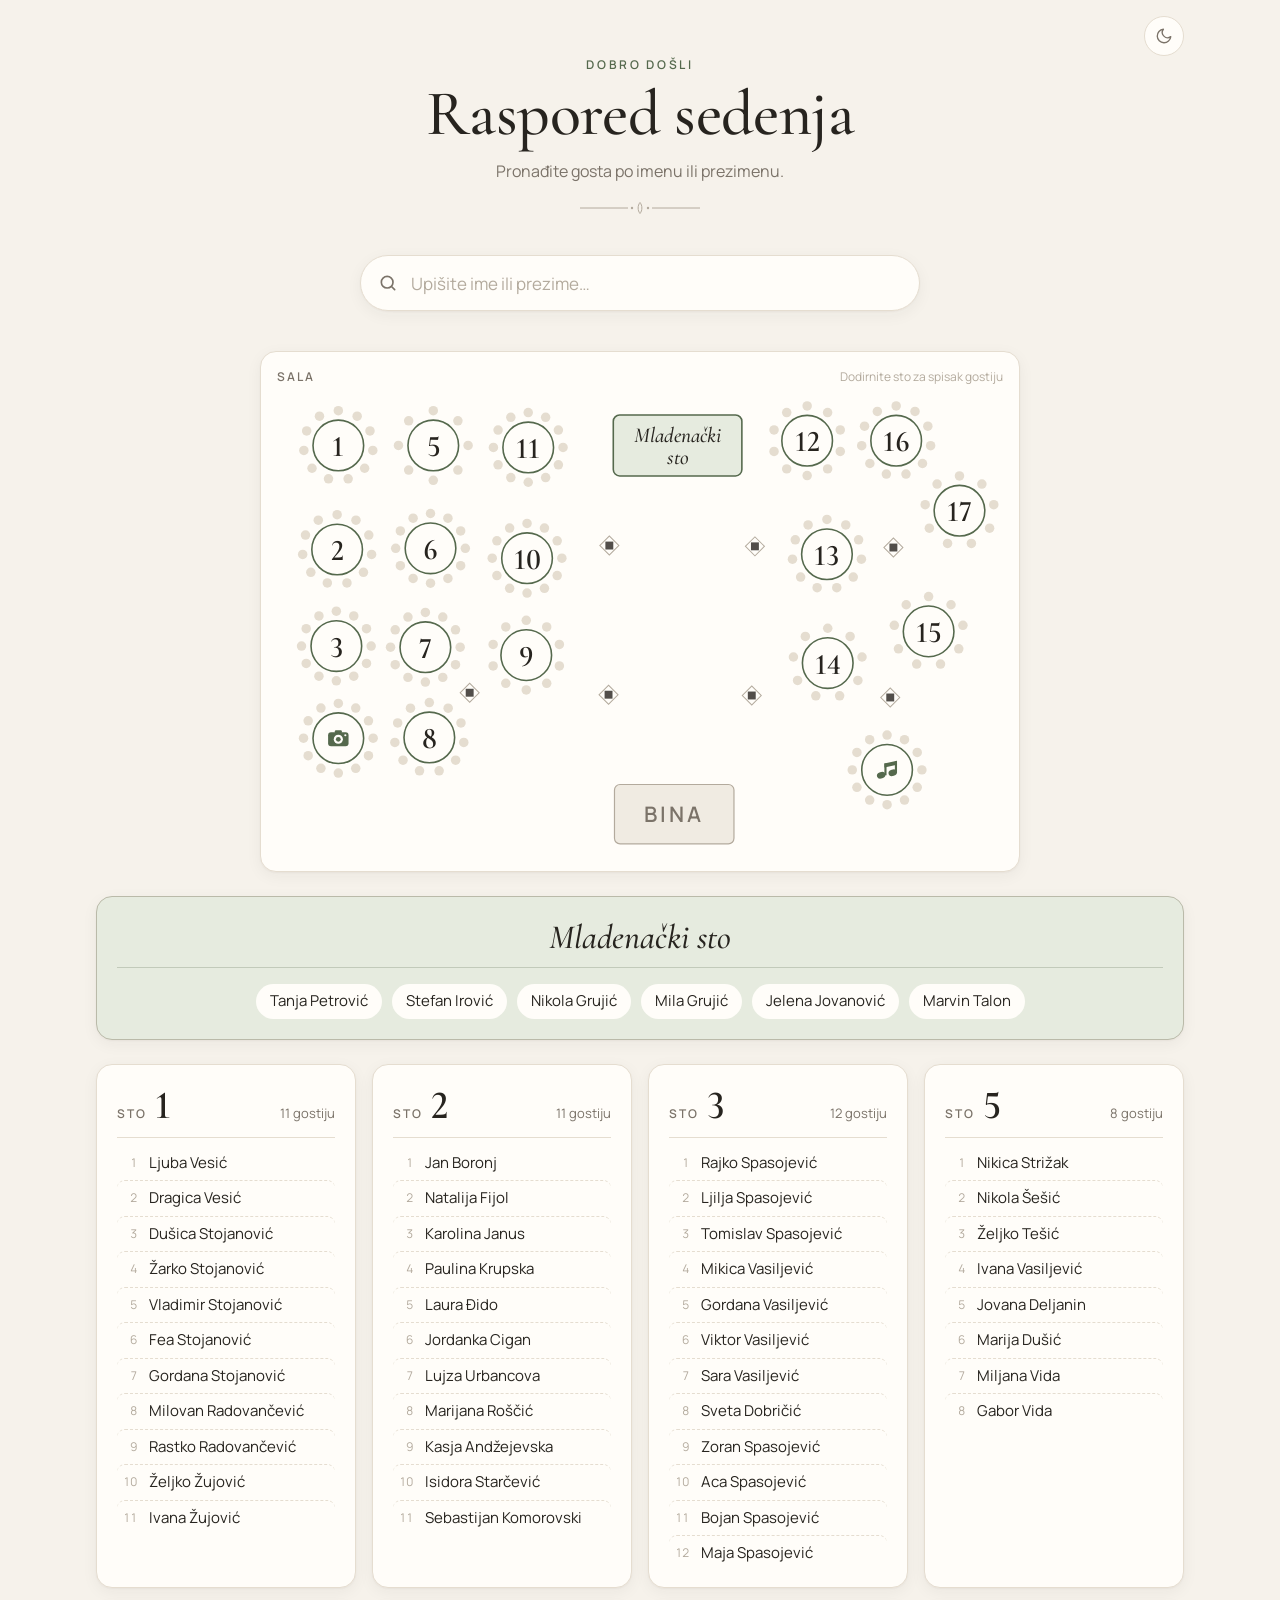
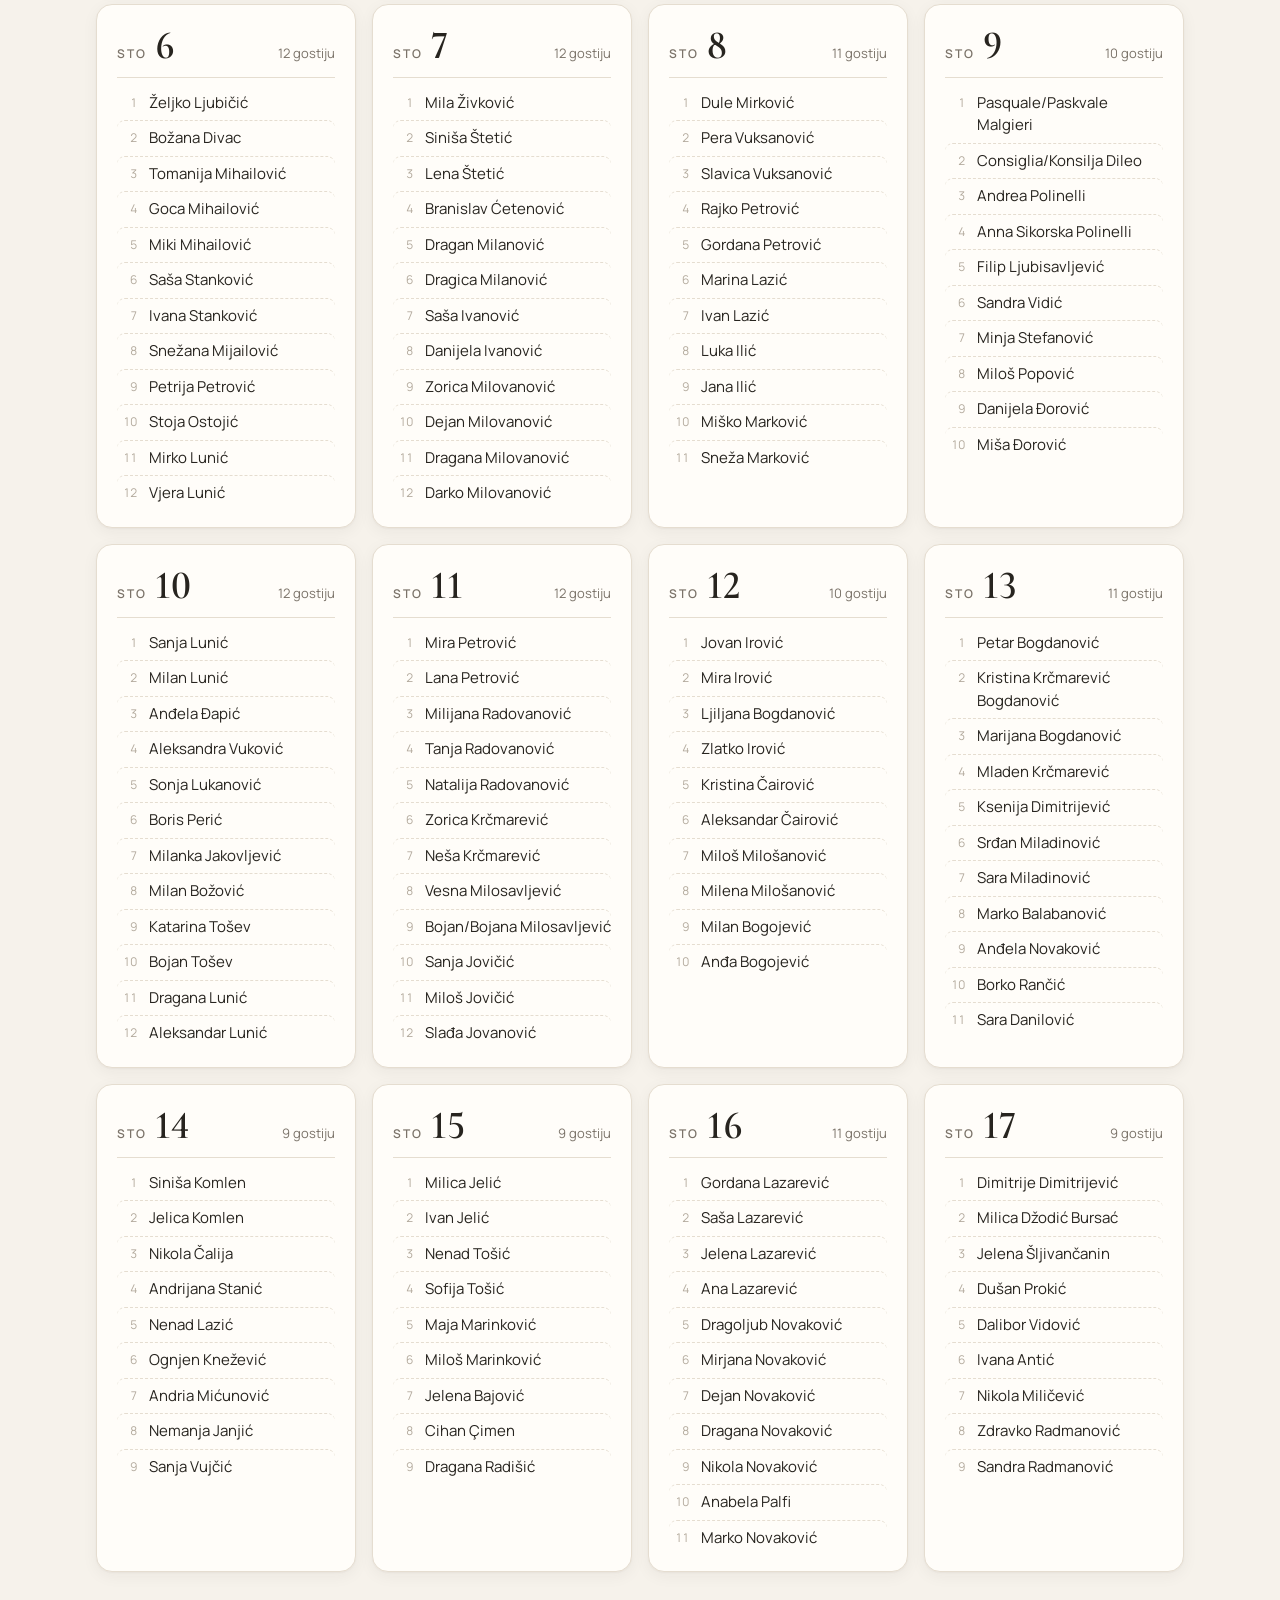
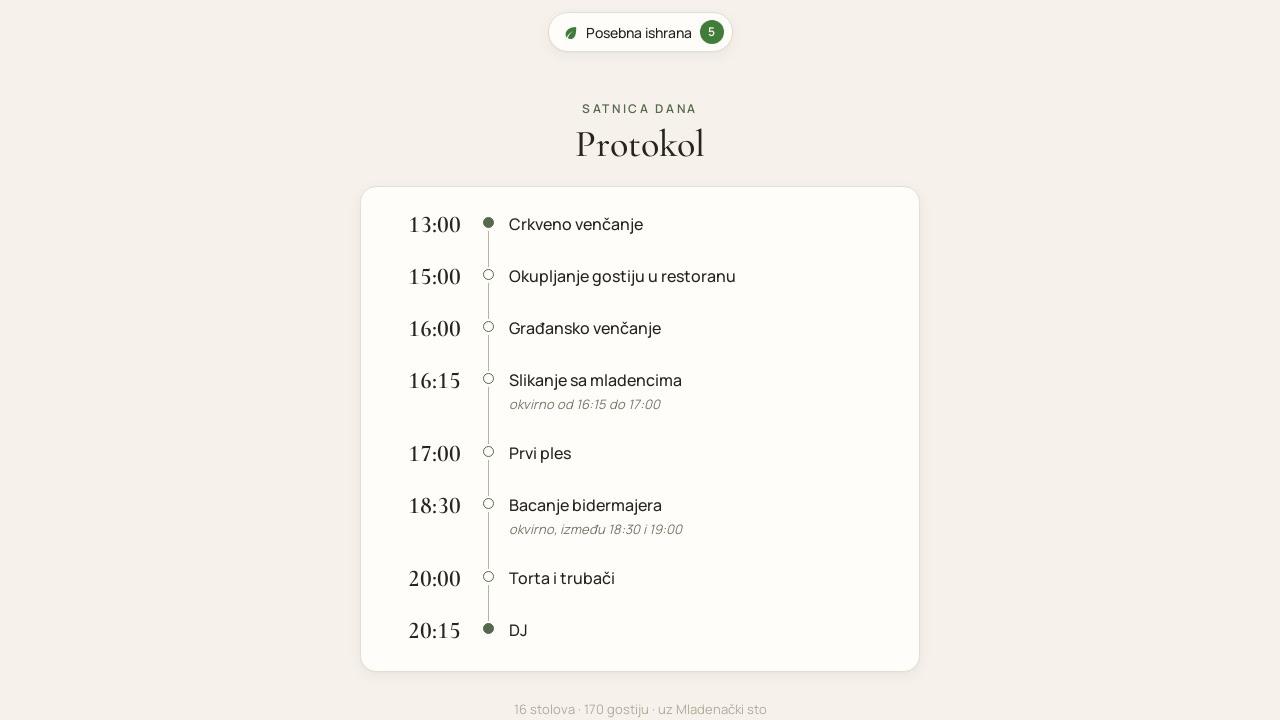
==== commit 473a90c3: "update protokol" ====
--- a/index.html
+++ b/index.html
@@ -545,6 +545,80 @@
     .empty p { margin: 4px 0; }
     .empty strong { font-family: var(--serif); font-size: 26px; font-weight: 500; color: var(--ink); display: block; margin-bottom: 4px; }
 
+    /* Protokol */
+    .protokol {
+      max-width: 560px;
+      margin: 48px auto 28px;
+      scroll-margin-top: 110px;
+    }
+    .protokol[hidden], .is-searching .protokol { display: none; }
+    .protokol-head { text-align: center; margin-bottom: 20px; }
+    .protokol-head h2 {
+      margin: 0;
+      font-family: var(--serif);
+      font-size: 38px;
+      font-weight: 500;
+      line-height: 1.1;
+    }
+    .timeline {
+      list-style: none;
+      margin: 0;
+      padding: 26px 24px 8px;
+      background: var(--surface);
+      border: 1px solid var(--line);
+      border-radius: var(--radius);
+      box-shadow: var(--shadow);
+    }
+    .timeline li {
+      display: grid;
+      grid-template-columns: 76px 1fr;
+      column-gap: 22px;
+    }
+    .tl-time {
+      text-align: right;
+      font-family: var(--serif);
+      font-size: 24px;
+      font-weight: 600;
+      line-height: 1;
+      font-variant-numeric: lining-nums tabular-nums;
+      color: var(--ink);
+      padding-bottom: 28px;
+    }
+    .timeline li:last-child .tl-time { padding-bottom: 20px; }
+    .tl-body {
+      position: relative;
+      padding: 1px 0 28px 26px;
+    }
+    /* linija */
+    .tl-body::before {
+      content: '';
+      position: absolute;
+      left: 5px;
+      top: 18px;
+      bottom: -2px;
+      width: 1px;
+      background: color-mix(in srgb, var(--accent) 35%, var(--line));
+    }
+    .timeline li:last-child .tl-body::before { display: none; }
+    .timeline li:last-child .tl-body { padding-bottom: 20px; }
+    /* tačka */
+    .tl-body::after {
+      content: '';
+      position: absolute;
+      left: 0;
+      top: 4px;
+      width: 11px;
+      height: 11px;
+      border-radius: 50%;
+      background: var(--surface);
+      border: 1.5px solid var(--accent);
+      box-sizing: border-box;
+    }
+    .timeline li:first-child .tl-body::after,
+    .timeline li:last-child .tl-body::after { background: var(--accent); }
+    .tl-name { display: block; font-size: 16px; font-weight: 500; line-height: 1.35; }
+    .tl-note { display: block; margin-top: 3px; font-size: 13px; font-style: italic; color: var(--muted); }
+
     footer {
       text-align: center;
       color: var(--faint);
@@ -572,6 +646,13 @@
       .m-mlad text { font-size: 56px; }
       .m-static text { font-size: 64px; letter-spacing: .08em; }
       .m-top { stroke-width: 6; }
+      .protokol { margin-top: 36px; }
+      .protokol-head h2 { font-size: 34px; }
+      .timeline { padding: 22px 16px 4px; }
+      .timeline li { grid-template-columns: 64px 1fr; column-gap: 16px; }
+      .tl-time { font-size: 22px; padding-bottom: 24px; }
+      .tl-body { padding-left: 22px; padding-bottom: 24px; }
+      .tl-name { font-size: 15px; }
     }
 
     @media (prefers-reduced-motion: reduce) {
@@ -580,7 +661,8 @@
 
     @media print {
       .searchbar, .jump, .theme-btn, .results, .empty, .ornament, .tools { display: none !important; }
-      .diet-panel { box-shadow: none; break-inside: avoid; }
+      .diet-panel, .timeline { box-shadow: none; break-inside: avoid; }
+      .protokol { break-inside: avoid; }
       body { background: #fff; color: #000; }
       .card { box-shadow: none; break-inside: avoid; }
       .card[hidden] { display: block !important; }
@@ -634,12 +716,20 @@
       <button class="chip" id="dietBtn" type="button" aria-expanded="false" aria-controls="dietPanel"></button>
     </div>
     <section class="diet-panel" id="dietPanel" hidden aria-label="Posebna ishrana"></section>
+    <section class="protokol" id="protokol" hidden aria-labelledby="protokolTitle">
+      <div class="protokol-head">
+        <p class="eyebrow">Satnica dana</p>
+        <h2 id="protokolTitle">Protokol</h2>
+      </div>
+      <ol class="timeline" id="timeline"></ol>
+    </section>
   </main>
 
   <footer class="wrap" id="footer"></footer>
 
   <script src="data/raspored.js"></script>
   <script src="data/sala.js"></script>
+  <script src="data/protokol.js"></script>
   <script>
   (function () {
     'use strict';
@@ -977,6 +1067,22 @@
       dietPanel.hidden = !dietOpen;
     }
 
+    // ---------- Protokol ----------
+    var PROTOKOL = window.PROTOKOL || [];
+    if (PROTOKOL.length) {
+      $('timeline').innerHTML = PROTOKOL.map(function (p) {
+        var t = '<time class="tl-time">' + escapeHtml(p.vreme || '') + '</time>';
+        var od = escapeHtml(p.vreme || ''), doo = escapeHtml(p.do || ''), note = '';
+        if (p.okvirno) note = doo ? 'okvirno, između ' + od + ' i ' + doo : 'okvirno';
+        else if (doo) note = 'od ' + od + ' do ' + doo;
+        if (p.napomena) note = escapeHtml(p.napomena);
+        if (note) note = '<span class="tl-note">' + note + '</span>';
+        return '<li>' + t + '<div class="tl-body"><span class="tl-name">' + escapeHtml(p.naziv || '') +
+          '</span>' + note + '</div></li>';
+      }).join('');
+      $('protokol').hidden = false;
+    }
+
     var zauzeti = regular.filter(function (t) { return t.guests.length; }).length;
     $('footer').textContent = zauzeti + ' stolova · ' + totalGuests + ' ' + guestWord(totalGuests) +
       ' · uz Mladenački sto';
